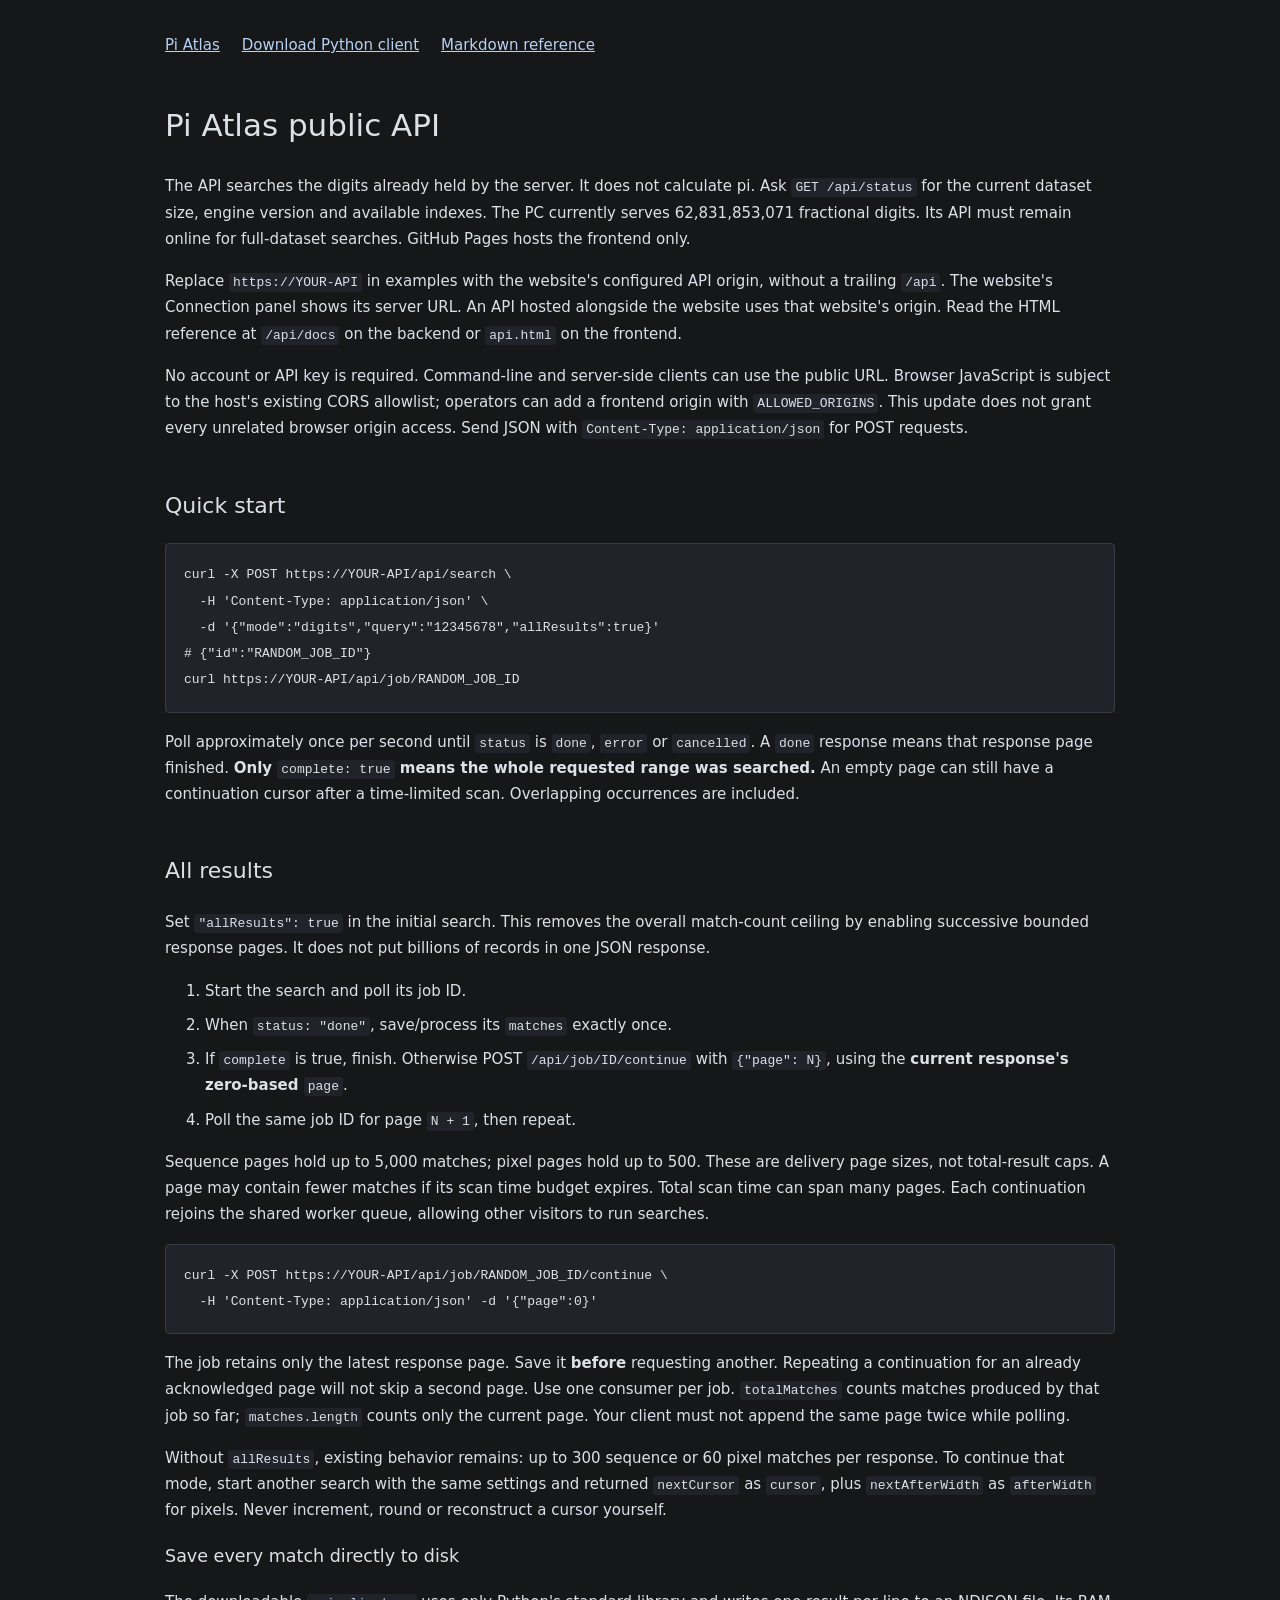
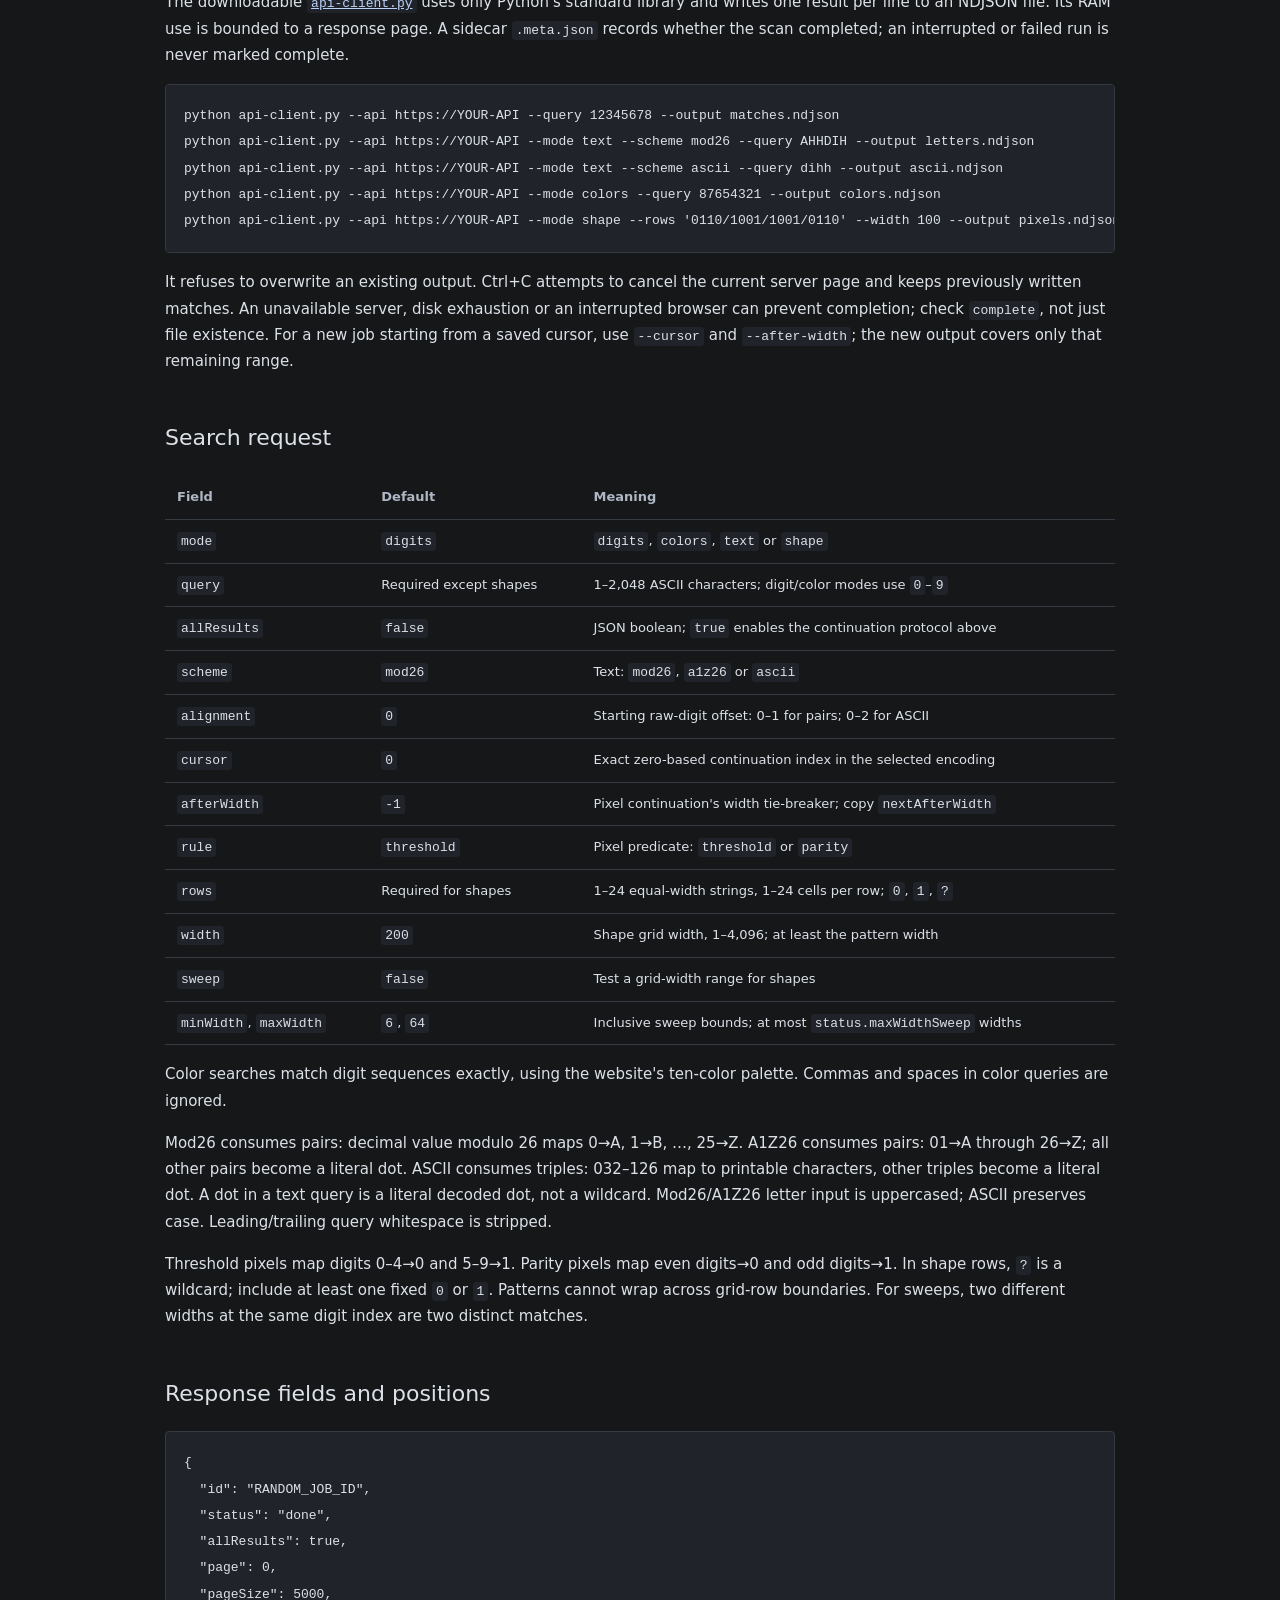
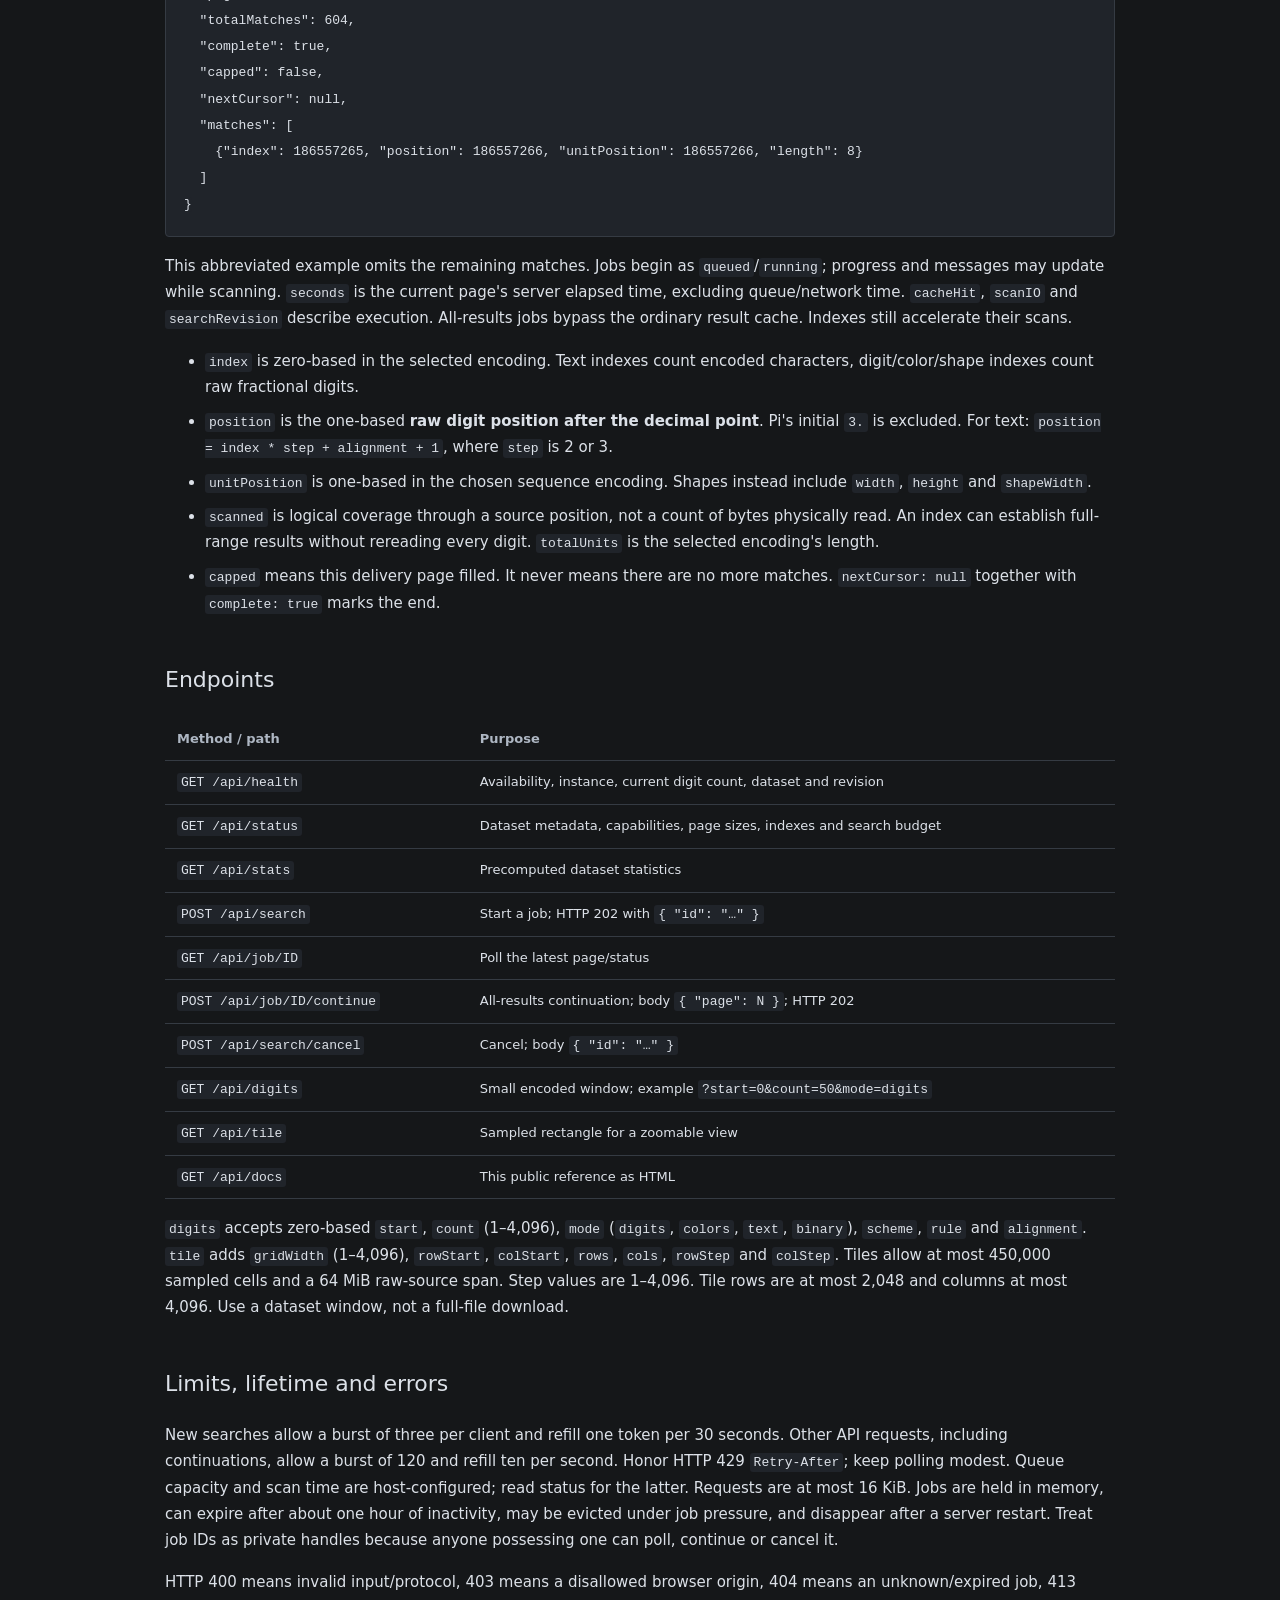
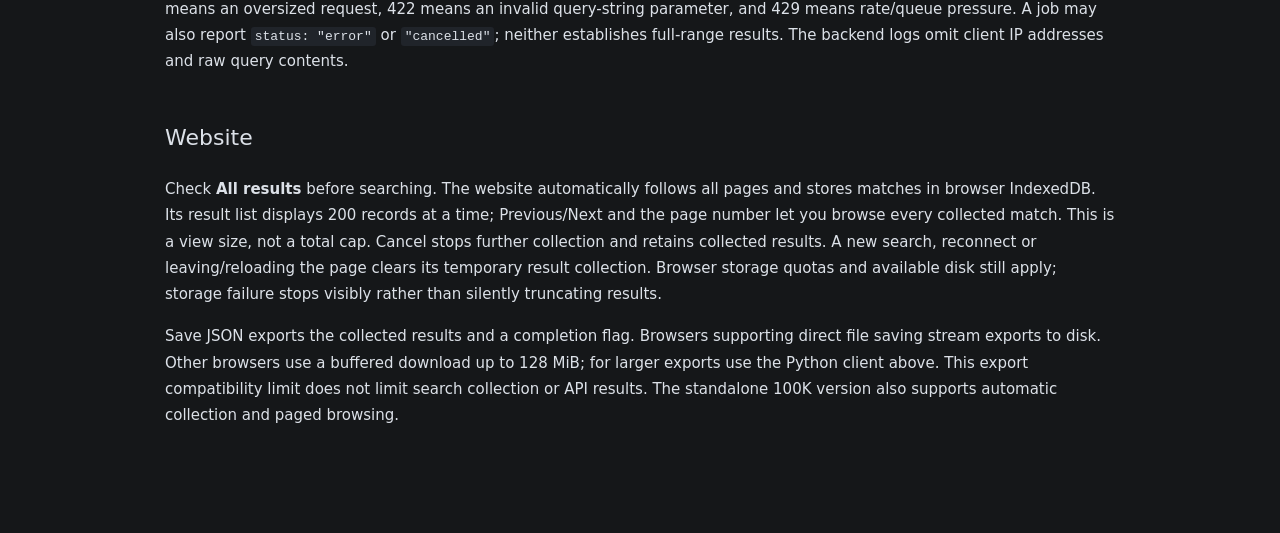
==== api.html @ d1e02292 "v1.0.2 / v6 API made all results checkbox" ====
<!doctype html><html lang="en"><head><meta charset="utf-8"><meta name="viewport" content="width=device-width,initial-scale=1"><title>Pi Atlas API reference</title><style>
:root{color-scheme:dark}body{margin:0;background:#151719;color:#dce1e8;font:15px/1.75 system-ui,sans-serif}main{max-width:950px;margin:auto;padding:32px 24px 90px}nav{display:flex;gap:22px;margin-bottom:40px}a{color:#b8d1f4}h1{font-size:31px;font-weight:500}h2{font-size:22px;margin-top:45px;font-weight:500}h3{font-weight:500}code{font:13px/1.6 ui-monospace,Consolas,monospace;background:#20242a;padding:2px 4px;border-radius:3px}pre{background:#20242a;padding:18px;overflow:auto;border:1px solid #353b43;border-radius:4px}pre code{padding:0}.table{overflow:auto}table{border-collapse:collapse;width:100%;font-size:13px}th,td{text-align:left;vertical-align:top;border-bottom:1px solid #353b43;padding:10px 12px}th{color:#aeb7c3}li{margin:8px 0}p{margin:16px 0}
</style></head><body><main><nav><a href="./">Pi Atlas</a><a href="api-client.py" download>Download Python client</a><a href="api-reference.md" download>Markdown reference</a></nav><h1>Pi Atlas public API</h1><p>The API searches the digits already held by the server. It does not calculate pi. Ask <code>GET /api/status</code> for the current dataset size, engine version and available indexes. The PC currently serves 62,831,853,071 fractional digits. Its API must remain online for full-dataset searches. GitHub Pages hosts the frontend only.</p><p>Replace <code>https://YOUR-API</code> in examples with the website&#x27;s configured API origin, without a trailing <code>/api</code>. The website&#x27;s Connection panel shows its server URL. An API hosted alongside the website uses that website&#x27;s origin. Read the HTML reference at <code>/api/docs</code> on the backend or <code>api.html</code> on the frontend.</p><p>No account or API key is required. Command-line and server-side clients can use the public URL. Browser JavaScript is subject to the host&#x27;s existing CORS allowlist; operators can add a frontend origin with <code>ALLOWED_ORIGINS</code>. This update does not grant every unrelated browser origin access. Send JSON with <code>Content-Type: application/json</code> for POST requests.</p><h2>Quick start</h2><pre><code>curl -X POST https://YOUR-API/api/search \
  -H &#x27;Content-Type: application/json&#x27; \
  -d &#x27;{&quot;mode&quot;:&quot;digits&quot;,&quot;query&quot;:&quot;12345678&quot;,&quot;allResults&quot;:true}&#x27;
# {&quot;id&quot;:&quot;RANDOM_JOB_ID&quot;}
curl https://YOUR-API/api/job/RANDOM_JOB_ID</code></pre><p>Poll approximately once per second until <code>status</code> is <code>done</code>, <code>error</code> or <code>cancelled</code>. A <code>done</code> response means that response page finished. <strong>Only <code>complete: true</code> means the whole requested range was searched.</strong> An empty page can still have a continuation cursor after a time-limited scan. Overlapping occurrences are included.</p><h2>All results</h2><p>Set <strong><code>&quot;allResults&quot;: true</code></strong> in the initial search. This removes the overall match-count ceiling by enabling successive bounded response pages. It does not put billions of records in one JSON response.</p><ol><li>Start the search and poll its job ID.</li><li>When <code>status: &quot;done&quot;</code>, save/process its <code>matches</code> exactly once.</li><li>If <code>complete</code> is true, finish. Otherwise POST <code>/api/job/ID/continue</code> with <code>{&quot;page&quot;: N}</code>, using the <strong>current response&#x27;s zero-based <code>page</code></strong>.</li><li>Poll the same job ID for page <code>N + 1</code>, then repeat.</li></ol><p>Sequence pages hold up to 5,000 matches; pixel pages hold up to 500. These are delivery page sizes, not total-result caps. A page may contain fewer matches if its scan time budget expires. Total scan time can span many pages. Each continuation rejoins the shared worker queue, allowing other visitors to run searches.</p><pre><code>curl -X POST https://YOUR-API/api/job/RANDOM_JOB_ID/continue \
  -H &#x27;Content-Type: application/json&#x27; -d &#x27;{&quot;page&quot;:0}&#x27;</code></pre><p>The job retains only the latest response page. Save it <strong>before</strong> requesting another. Repeating a continuation for an already acknowledged page will not skip a second page. Use one consumer per job. <code>totalMatches</code> counts matches produced by that job so far; <code>matches.length</code> counts only the current page. Your client must not append the same page twice while polling.</p><p>Without <code>allResults</code>, existing behavior remains: up to 300 sequence or 60 pixel matches per response. To continue that mode, start another search with the same settings and returned <code>nextCursor</code> as <code>cursor</code>, plus <code>nextAfterWidth</code> as <code>afterWidth</code> for pixels. Never increment, round or reconstruct a cursor yourself.</p><h3>Save every match directly to disk</h3><p>The downloadable <a href="api-client.py"><code>api-client.py</code></a> uses only Python&#x27;s standard library and writes one result per line to an NDJSON file. Its RAM use is bounded to a response page. A sidecar <code>.meta.json</code> records whether the scan completed; an interrupted or failed run is never marked complete.</p><pre><code>python api-client.py --api https://YOUR-API --query 12345678 --output matches.ndjson
python api-client.py --api https://YOUR-API --mode text --scheme mod26 --query AHHDIH --output letters.ndjson
python api-client.py --api https://YOUR-API --mode text --scheme ascii --query dihh --output ascii.ndjson
python api-client.py --api https://YOUR-API --mode colors --query 87654321 --output colors.ndjson
python api-client.py --api https://YOUR-API --mode shape --rows &#x27;0110/1001/1001/0110&#x27; --width 100 --output pixels.ndjson</code></pre><p>It refuses to overwrite an existing output. Ctrl+C attempts to cancel the current server page and keeps previously written matches. An unavailable server, disk exhaustion or an interrupted browser can prevent completion; check <code>complete</code>, not just file existence. For a new job starting from a saved cursor, use <code>--cursor</code> and <code>--after-width</code>; the new output covers only that remaining range.</p><h2>Search request</h2><div class="table"><table><thead><tr><th>Field</th><th>Default</th><th>Meaning</th></tr></thead><tbody><tr><td><code>mode</code></td><td><code>digits</code></td><td><code>digits</code>, <code>colors</code>, <code>text</code> or <code>shape</code></td></tr><tr><td><code>query</code></td><td>Required except shapes</td><td>1–2,048 ASCII characters; digit/color modes use <code>0</code>–<code>9</code></td></tr><tr><td><code>allResults</code></td><td><code>false</code></td><td>JSON boolean; <code>true</code> enables the continuation protocol above</td></tr><tr><td><code>scheme</code></td><td><code>mod26</code></td><td>Text: <code>mod26</code>, <code>a1z26</code> or <code>ascii</code></td></tr><tr><td><code>alignment</code></td><td><code>0</code></td><td>Starting raw-digit offset: 0–1 for pairs; 0–2 for ASCII</td></tr><tr><td><code>cursor</code></td><td><code>0</code></td><td>Exact zero-based continuation index in the selected encoding</td></tr><tr><td><code>afterWidth</code></td><td><code>-1</code></td><td>Pixel continuation&#x27;s width tie-breaker; copy <code>nextAfterWidth</code></td></tr><tr><td><code>rule</code></td><td><code>threshold</code></td><td>Pixel predicate: <code>threshold</code> or <code>parity</code></td></tr><tr><td><code>rows</code></td><td>Required for shapes</td><td>1–24 equal-width strings, 1–24 cells per row; <code>0</code>, <code>1</code>, <code>?</code></td></tr><tr><td><code>width</code></td><td><code>200</code></td><td>Shape grid width, 1–4,096; at least the pattern width</td></tr><tr><td><code>sweep</code></td><td><code>false</code></td><td>Test a grid-width range for shapes</td></tr><tr><td><code>minWidth</code>, <code>maxWidth</code></td><td><code>6</code>, <code>64</code></td><td>Inclusive sweep bounds; at most <code>status.maxWidthSweep</code> widths</td></tr></tbody></table></div><p>Color searches match digit sequences exactly, using the website&#x27;s ten-color palette. Commas and spaces in color queries are ignored.</p><p>Mod26 consumes pairs: decimal value modulo 26 maps 0→A, 1→B, …, 25→Z. A1Z26 consumes pairs: 01→A through 26→Z; all other pairs become a literal dot. ASCII consumes triples: 032–126 map to printable characters, other triples become a literal dot. A dot in a text query is a literal decoded dot, not a wildcard. Mod26/A1Z26 letter input is uppercased; ASCII preserves case. Leading/trailing query whitespace is stripped.</p><p>Threshold pixels map digits 0–4→0 and 5–9→1. Parity pixels map even digits→0 and odd digits→1. In shape rows, <code>?</code> is a wildcard; include at least one fixed <code>0</code> or <code>1</code>. Patterns cannot wrap across grid-row boundaries. For sweeps, two different widths at the same digit index are two distinct matches.</p><h2>Response fields and positions</h2><pre><code>{
  &quot;id&quot;: &quot;RANDOM_JOB_ID&quot;,
  &quot;status&quot;: &quot;done&quot;,
  &quot;allResults&quot;: true,
  &quot;page&quot;: 0,
  &quot;pageSize&quot;: 5000,
  &quot;totalMatches&quot;: 604,
  &quot;complete&quot;: true,
  &quot;capped&quot;: false,
  &quot;nextCursor&quot;: null,
  &quot;matches&quot;: [
    {&quot;index&quot;: 186557265, &quot;position&quot;: 186557266, &quot;unitPosition&quot;: 186557266, &quot;length&quot;: 8}
  ]
}</code></pre><p>This abbreviated example omits the remaining matches. Jobs begin as <code>queued</code>/<code>running</code>; progress and messages may update while scanning. <code>seconds</code> is the current page&#x27;s server elapsed time, excluding queue/network time. <code>cacheHit</code>, <code>scanIO</code> and <code>searchRevision</code> describe execution. All-results jobs bypass the ordinary result cache. Indexes still accelerate their scans.</p><ul><li><code>index</code> is zero-based in the selected encoding. Text indexes count encoded characters, digit/color/shape indexes count raw fractional digits.</li><li><code>position</code> is the one-based <strong>raw digit position after the decimal point</strong>. Pi&#x27;s initial <code>3.</code> is excluded. For text: <code>position = index * step + alignment + 1</code>, where <code>step</code> is 2 or 3.</li><li><code>unitPosition</code> is one-based in the chosen sequence encoding. Shapes instead include <code>width</code>, <code>height</code> and <code>shapeWidth</code>.</li><li><code>scanned</code> is logical coverage through a source position, not a count of bytes physically read. An index can establish full-range results without rereading every digit. <code>totalUnits</code> is the selected encoding&#x27;s length.</li><li><code>capped</code> means this delivery page filled. It never means there are no more matches. <code>nextCursor: null</code> together with <code>complete: true</code> marks the end.</li></ul><h2>Endpoints</h2><div class="table"><table><thead><tr><th>Method / path</th><th>Purpose</th></tr></thead><tbody><tr><td><code>GET /api/health</code></td><td>Availability, instance, current digit count, dataset and revision</td></tr><tr><td><code>GET /api/status</code></td><td>Dataset metadata, capabilities, page sizes, indexes and search budget</td></tr><tr><td><code>GET /api/stats</code></td><td>Precomputed dataset statistics</td></tr><tr><td><code>POST /api/search</code></td><td>Start a job; HTTP 202 with <code>{ &quot;id&quot;: &quot;…&quot; }</code></td></tr><tr><td><code>GET /api/job/ID</code></td><td>Poll the latest page/status</td></tr><tr><td><code>POST /api/job/ID/continue</code></td><td>All-results continuation; body <code>{ &quot;page&quot;: N }</code>; HTTP 202</td></tr><tr><td><code>POST /api/search/cancel</code></td><td>Cancel; body <code>{ &quot;id&quot;: &quot;…&quot; }</code></td></tr><tr><td><code>GET /api/digits</code></td><td>Small encoded window; example <code>?start=0&amp;count=50&amp;mode=digits</code></td></tr><tr><td><code>GET /api/tile</code></td><td>Sampled rectangle for a zoomable view</td></tr><tr><td><code>GET /api/docs</code></td><td>This public reference as HTML</td></tr></tbody></table></div><p><code>digits</code> accepts zero-based <code>start</code>, <code>count</code> (1–4,096), <code>mode</code> (<code>digits</code>, <code>colors</code>, <code>text</code>, <code>binary</code>), <code>scheme</code>, <code>rule</code> and <code>alignment</code>. <code>tile</code> adds <code>gridWidth</code> (1–4,096), <code>rowStart</code>, <code>colStart</code>, <code>rows</code>, <code>cols</code>, <code>rowStep</code> and <code>colStep</code>. Tiles allow at most 450,000 sampled cells and a 64 MiB raw-source span. Step values are 1–4,096. Tile rows are at most 2,048 and columns at most 4,096. Use a dataset window, not a full-file download.</p><h2>Limits, lifetime and errors</h2><p>New searches allow a burst of three per client and refill one token per 30 seconds. Other API requests, including continuations, allow a burst of 120 and refill ten per second. Honor HTTP 429 <code>Retry-After</code>; keep polling modest. Queue capacity and scan time are host-configured; read status for the latter. Requests are at most 16 KiB. Jobs are held in memory, can expire after about one hour of inactivity, may be evicted under job pressure, and disappear after a server restart. Treat job IDs as private handles because anyone possessing one can poll, continue or cancel it.</p><p>HTTP 400 means invalid input/protocol, 403 means a disallowed browser origin, 404 means an unknown/expired job, 413 means an oversized request, 422 means an invalid query-string parameter, and 429 means rate/queue pressure. A job may also report <code>status: &quot;error&quot;</code> or <code>&quot;cancelled&quot;</code>; neither establishes full-range results. The backend logs omit client IP addresses and raw query contents.</p><h2>Website</h2><p>Check <strong>All results</strong> before searching. The website automatically follows all pages and stores matches in browser IndexedDB. Its result list displays 200 records at a time; Previous/Next and the page number let you browse every collected match. This is a view size, not a total cap. Cancel stops further collection and retains collected results. A new search, reconnect or leaving/reloading the page clears its temporary result collection. Browser storage quotas and available disk still apply; storage failure stops visibly rather than silently truncating results.</p><p>Save JSON exports the collected results and a completion flag. Browsers supporting direct file saving stream exports to disk. Other browsers use a buffered download up to 128 MiB; for larger exports use the Python client above. This export compatibility limit does not limit search collection or API results. The standalone 100K version also supports automatic collection and paged browsing.</p></main></body></html>
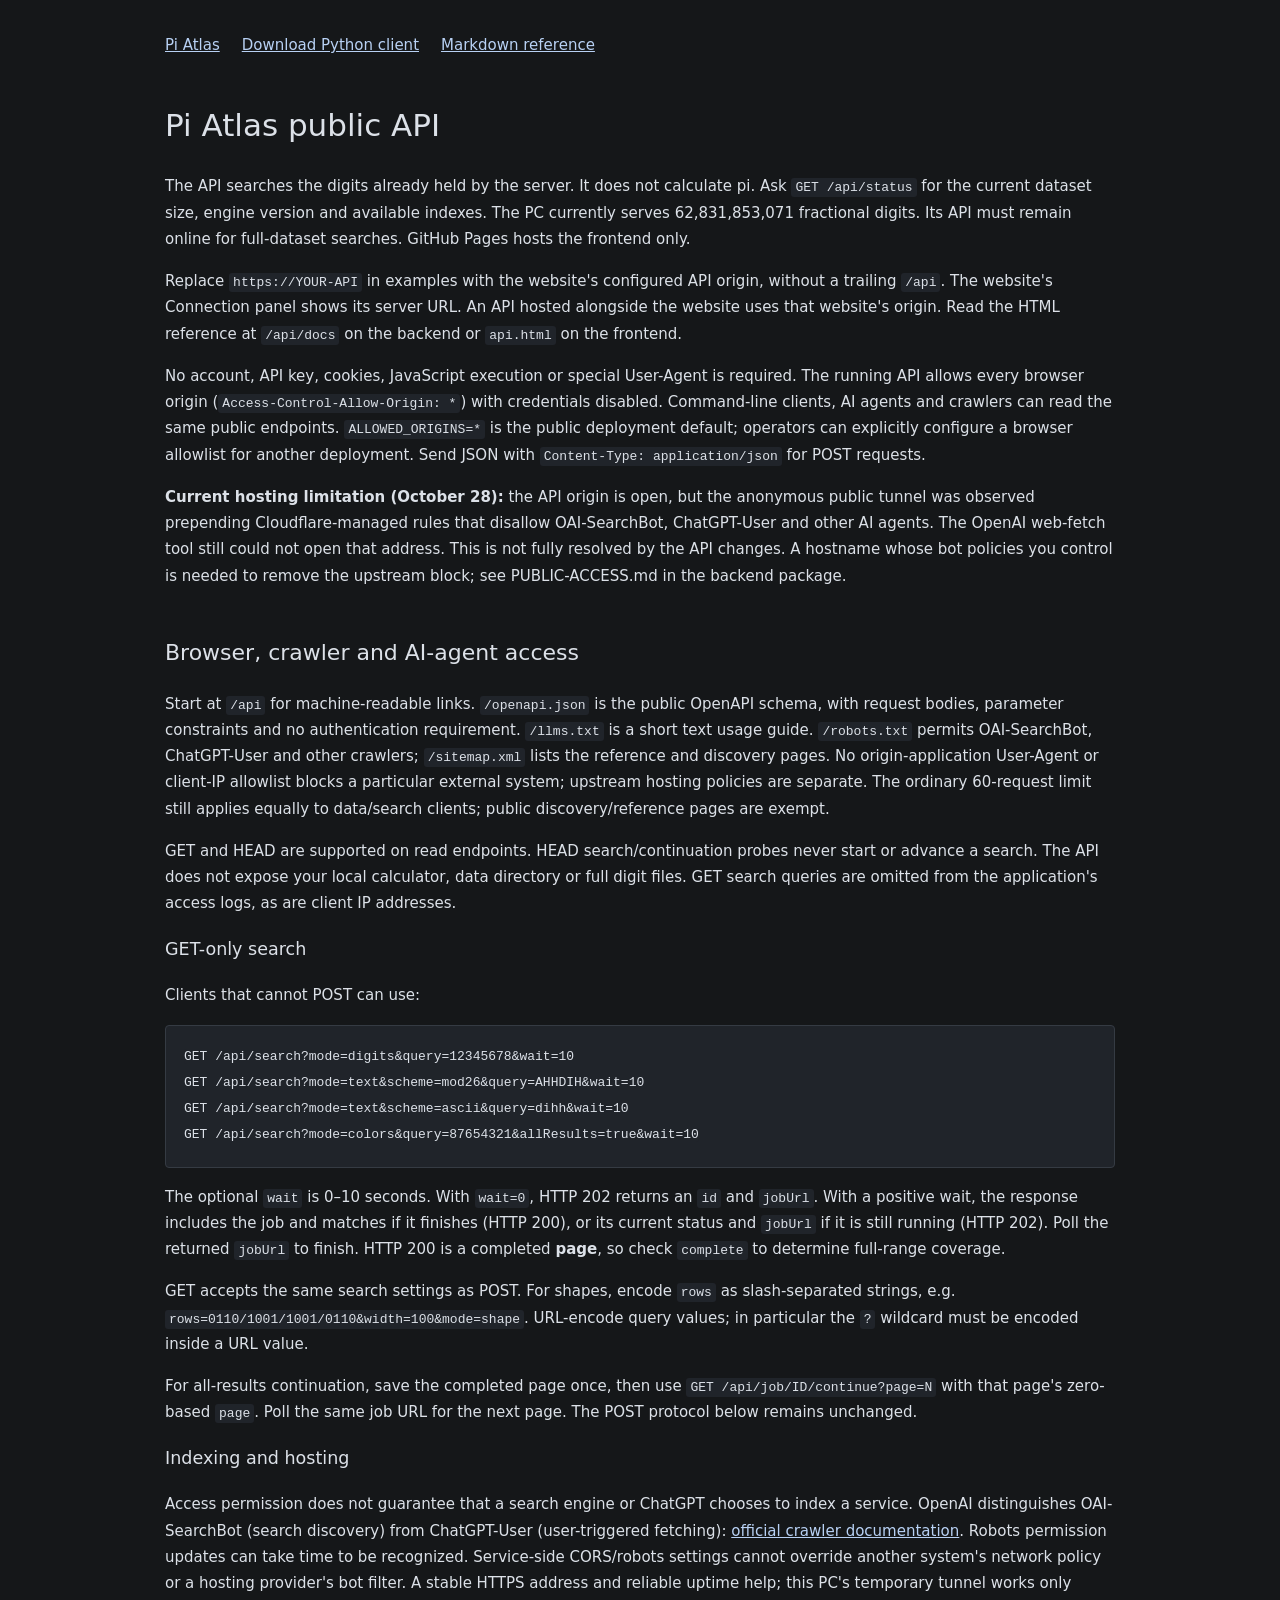
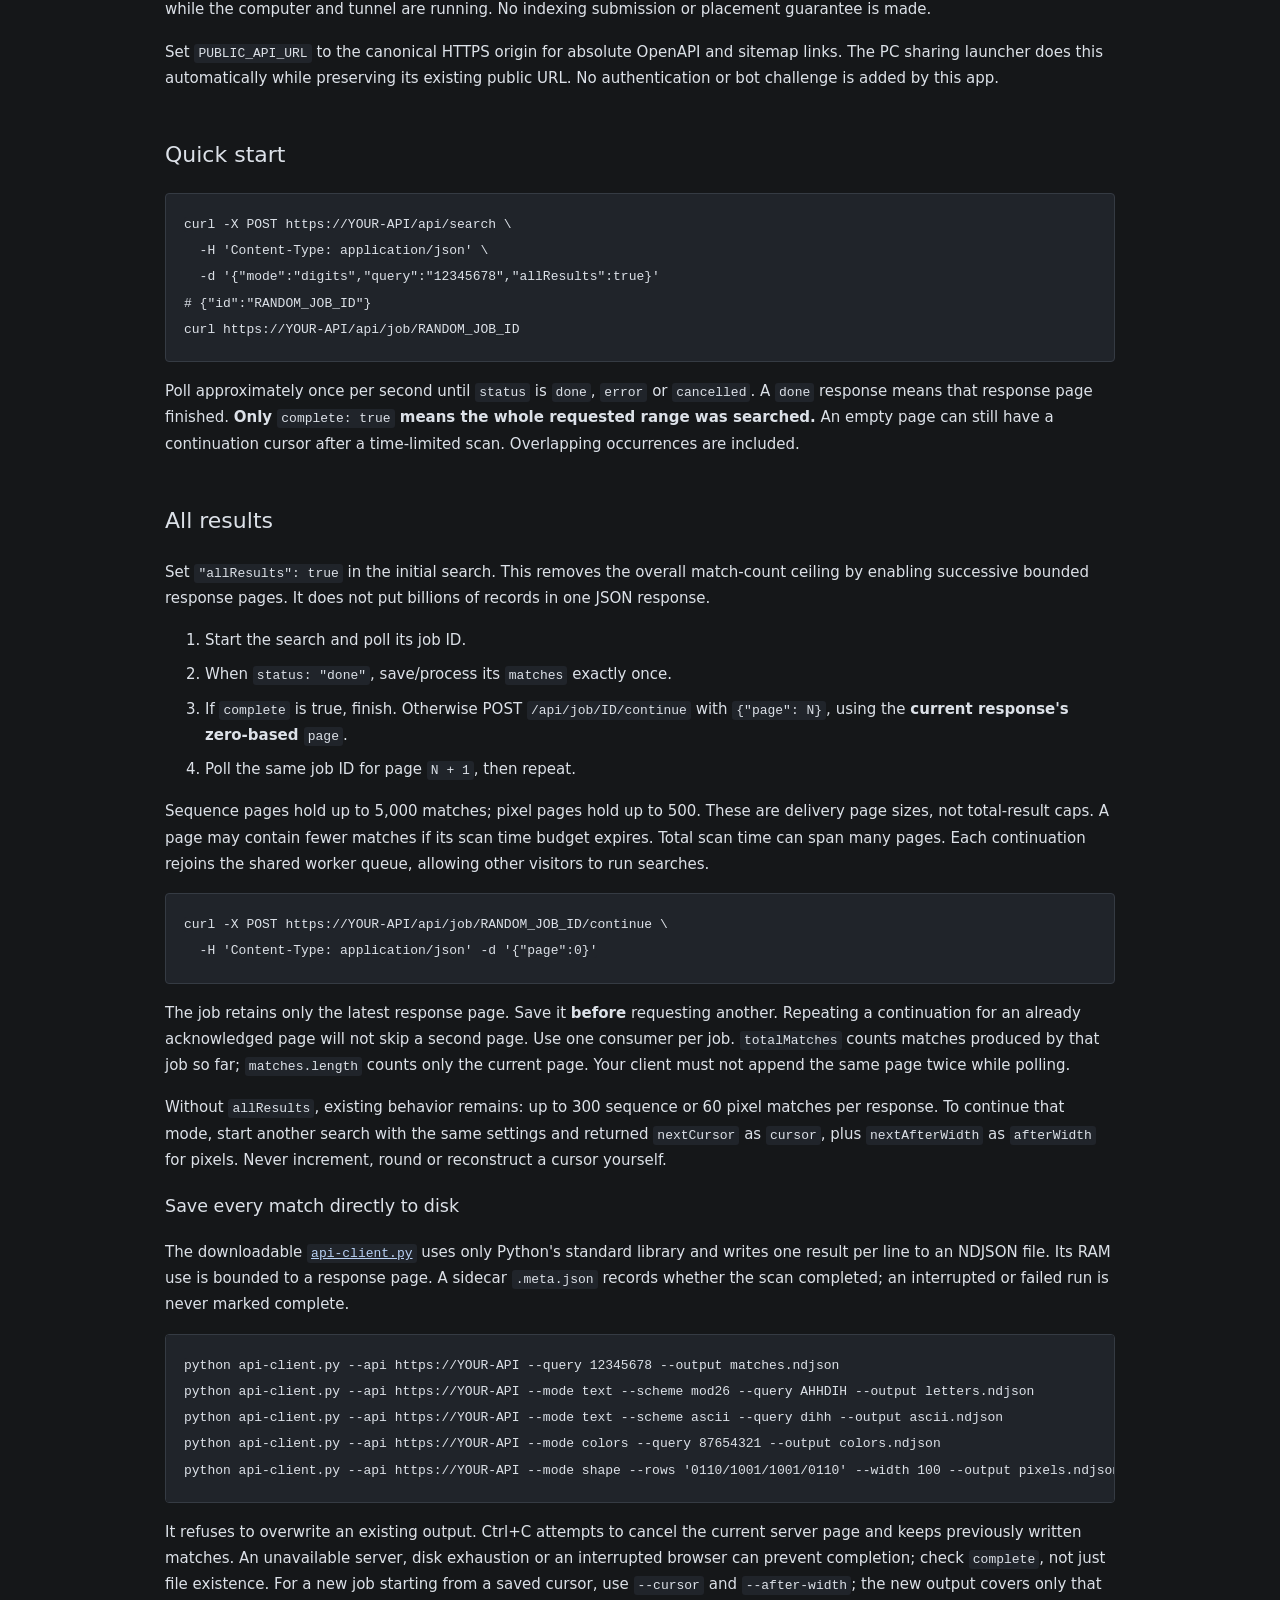
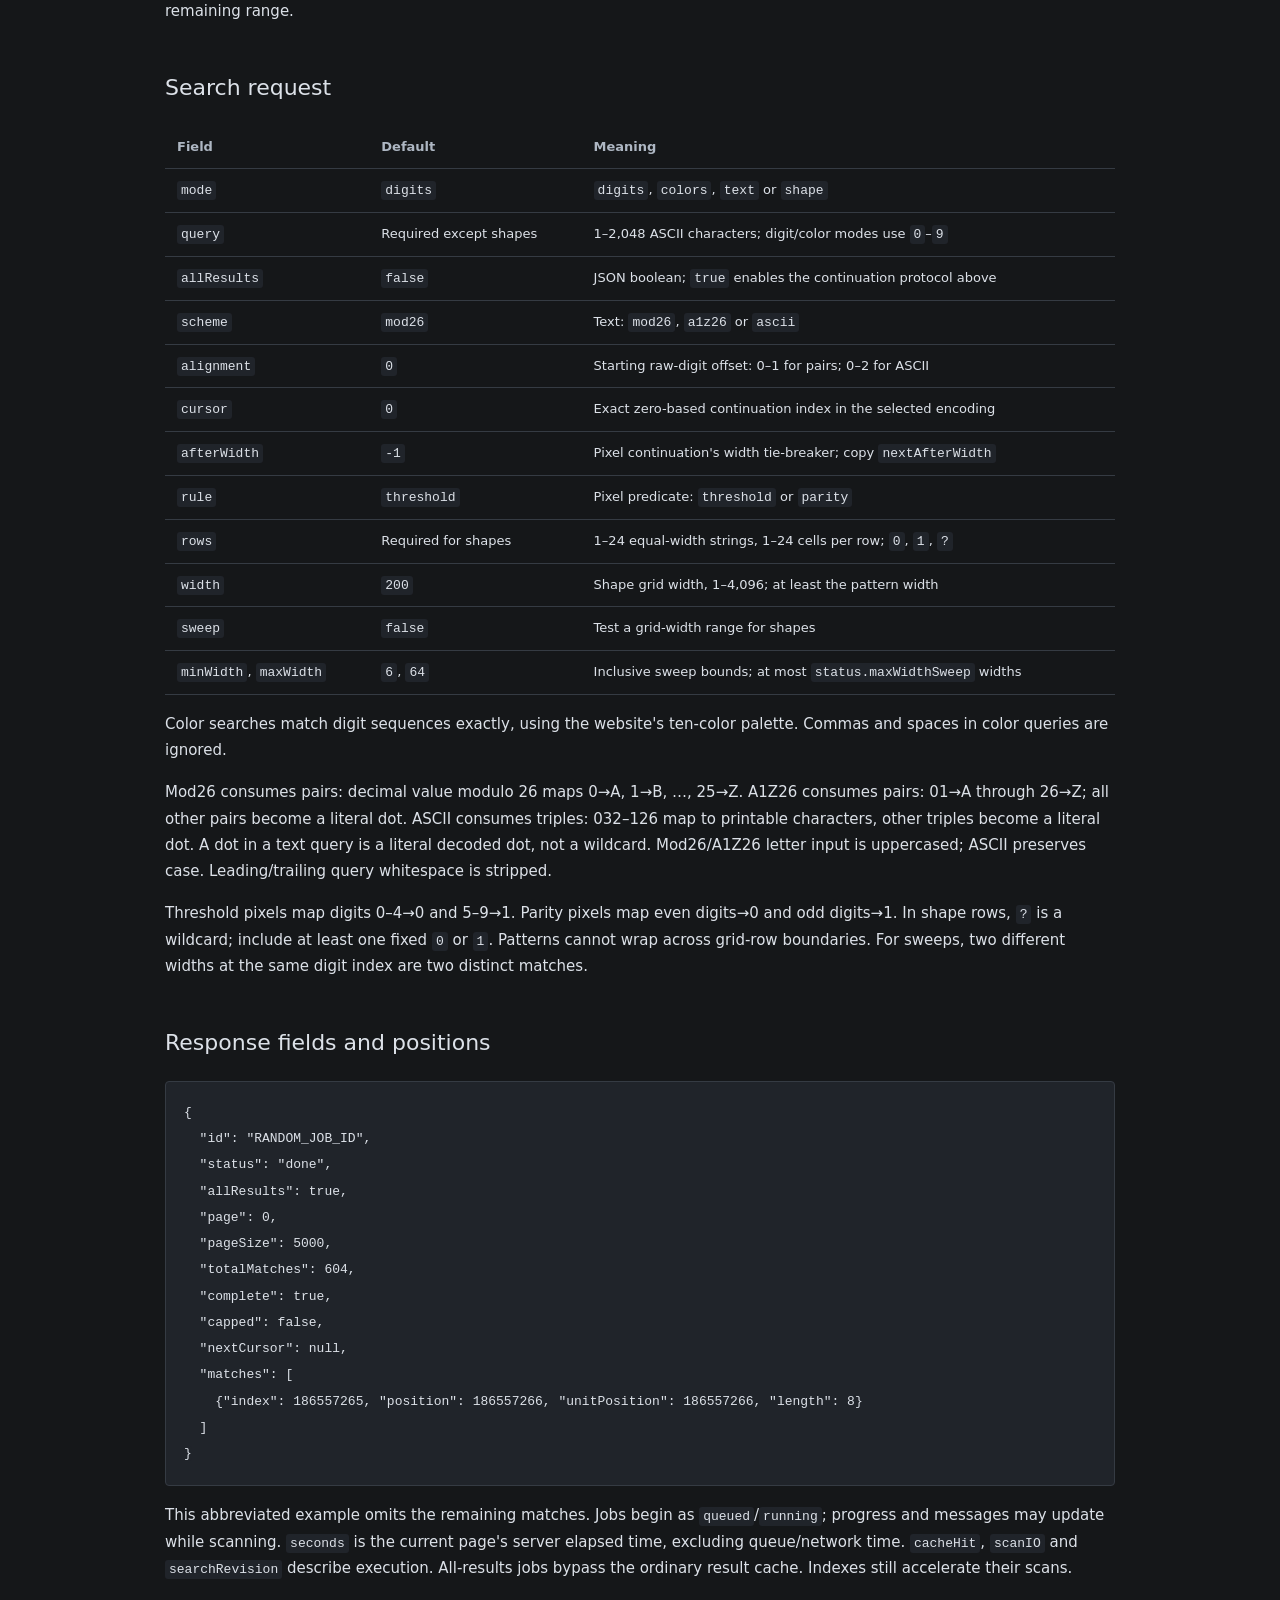
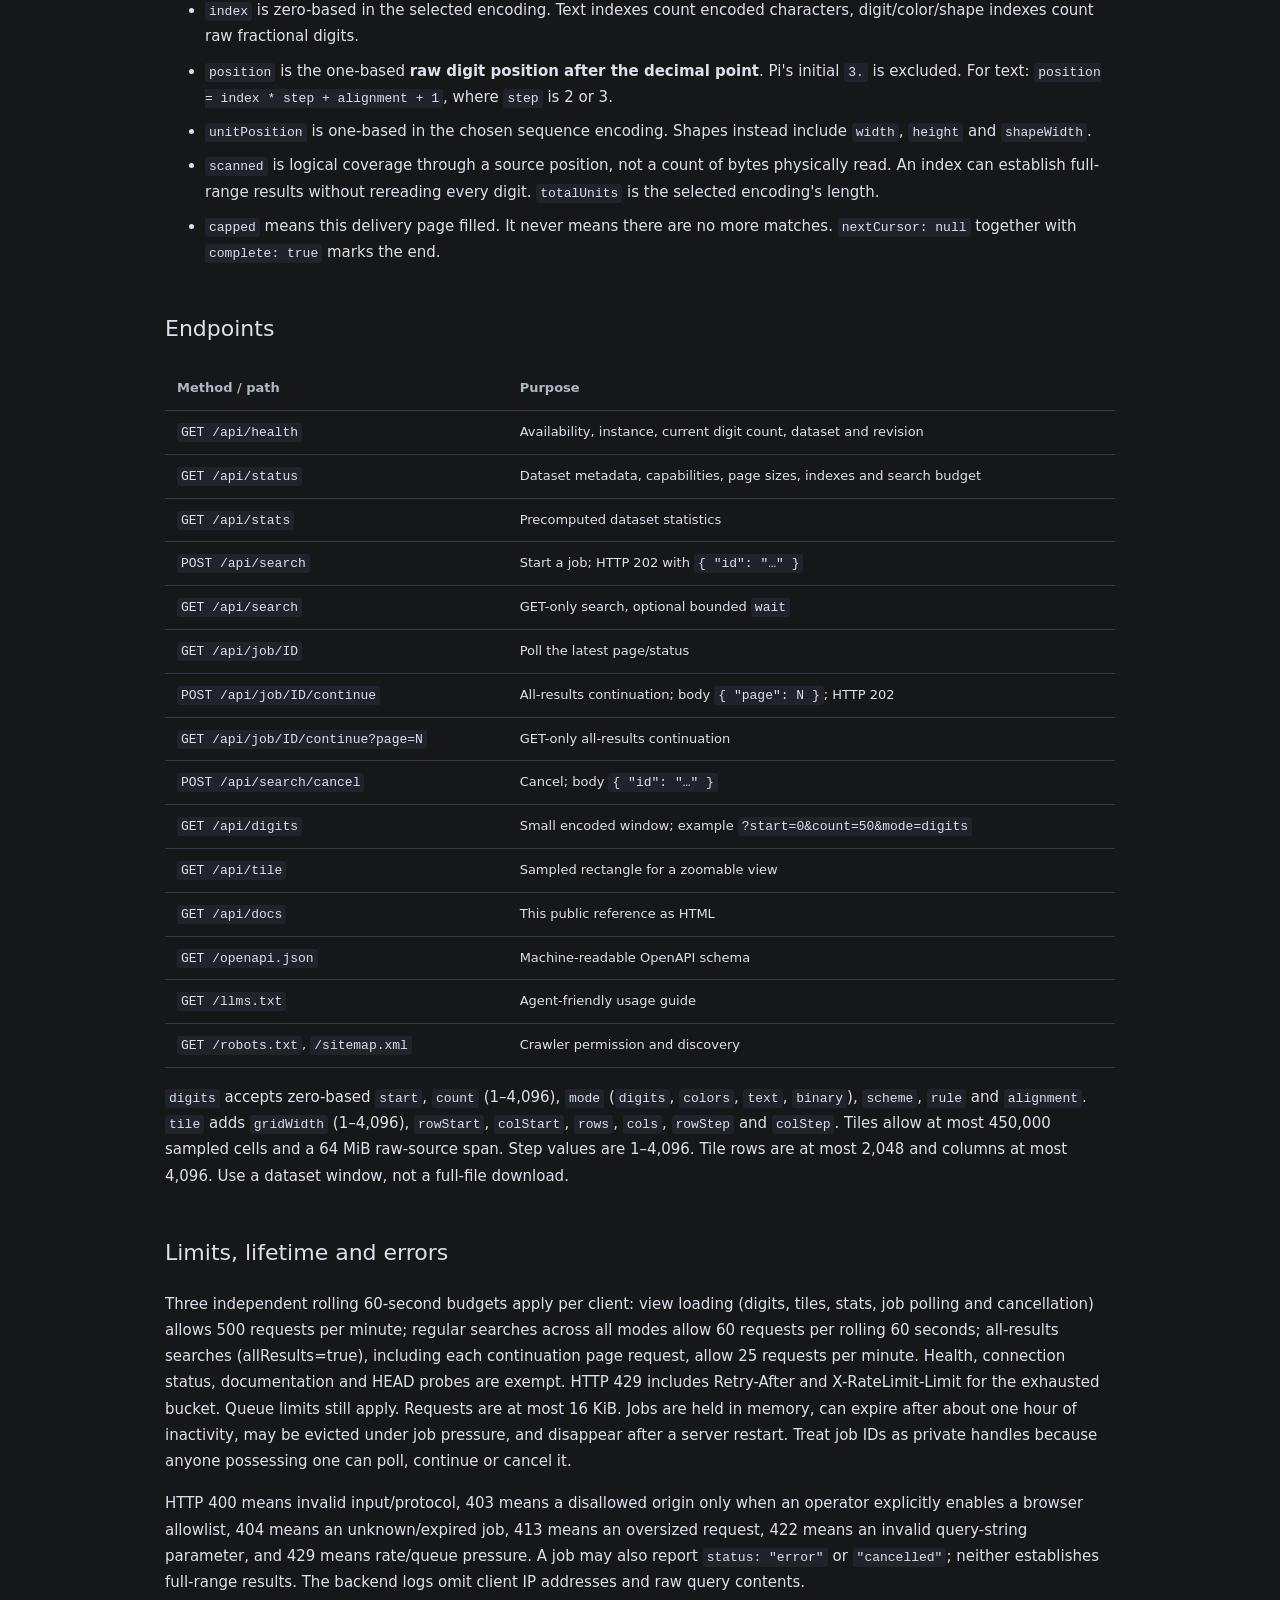
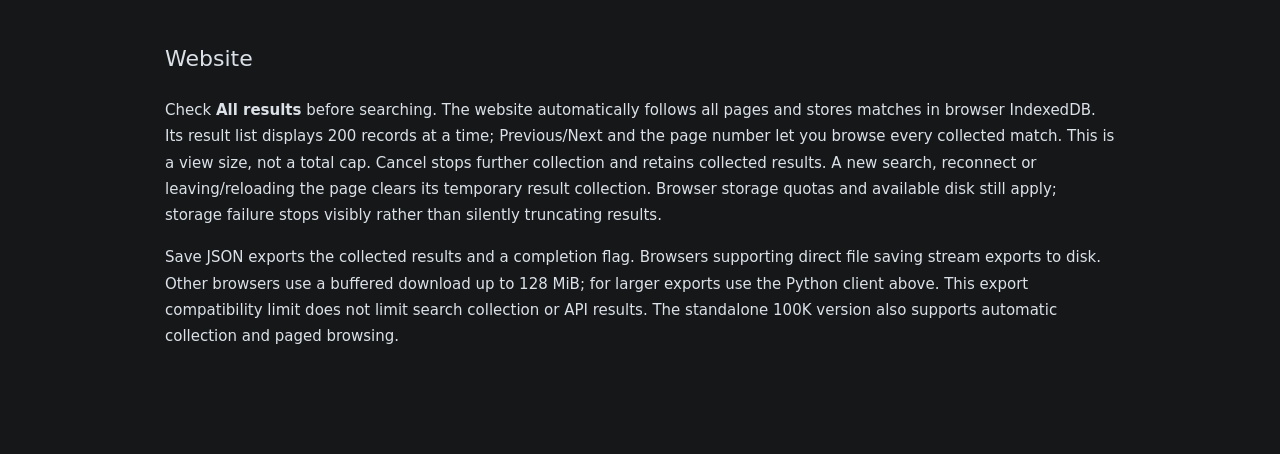
==== commit 25cefd55: "Document independent API limits: 500 view, 60 search, 25 all-results per minute" ====
--- a/api.html
+++ b/api.html
@@ -1,6 +1,9 @@
 <!doctype html><html lang="en"><head><meta charset="utf-8"><meta name="viewport" content="width=device-width,initial-scale=1"><title>Pi Atlas API reference</title><style>
 :root{color-scheme:dark}body{margin:0;background:#151719;color:#dce1e8;font:15px/1.75 system-ui,sans-serif}main{max-width:950px;margin:auto;padding:32px 24px 90px}nav{display:flex;gap:22px;margin-bottom:40px}a{color:#b8d1f4}h1{font-size:31px;font-weight:500}h2{font-size:22px;margin-top:45px;font-weight:500}h3{font-weight:500}code{font:13px/1.6 ui-monospace,Consolas,monospace;background:#20242a;padding:2px 4px;border-radius:3px}pre{background:#20242a;padding:18px;overflow:auto;border:1px solid #353b43;border-radius:4px}pre code{padding:0}.table{overflow:auto}table{border-collapse:collapse;width:100%;font-size:13px}th,td{text-align:left;vertical-align:top;border-bottom:1px solid #353b43;padding:10px 12px}th{color:#aeb7c3}li{margin:8px 0}p{margin:16px 0}
-</style></head><body><main><nav><a href="./">Pi Atlas</a><a href="api-client.py" download>Download Python client</a><a href="api-reference.md" download>Markdown reference</a></nav><h1>Pi Atlas public API</h1><p>The API searches the digits already held by the server. It does not calculate pi. Ask <code>GET /api/status</code> for the current dataset size, engine version and available indexes. The PC currently serves 62,831,853,071 fractional digits. Its API must remain online for full-dataset searches. GitHub Pages hosts the frontend only.</p><p>Replace <code>https://YOUR-API</code> in examples with the website&#x27;s configured API origin, without a trailing <code>/api</code>. The website&#x27;s Connection panel shows its server URL. An API hosted alongside the website uses that website&#x27;s origin. Read the HTML reference at <code>/api/docs</code> on the backend or <code>api.html</code> on the frontend.</p><p>No account or API key is required. Command-line and server-side clients can use the public URL. Browser JavaScript is subject to the host&#x27;s existing CORS allowlist; operators can add a frontend origin with <code>ALLOWED_ORIGINS</code>. This update does not grant every unrelated browser origin access. Send JSON with <code>Content-Type: application/json</code> for POST requests.</p><h2>Quick start</h2><pre><code>curl -X POST https://YOUR-API/api/search \
+</style></head><body><main><nav><a href="./">Pi Atlas</a><a href="api-client.py" download>Download Python client</a><a href="api-reference.md" download>Markdown reference</a></nav><h1>Pi Atlas public API</h1><p>The API searches the digits already held by the server. It does not calculate pi. Ask <code>GET /api/status</code> for the current dataset size, engine version and available indexes. The PC currently serves 62,831,853,071 fractional digits. Its API must remain online for full-dataset searches. GitHub Pages hosts the frontend only.</p><p>Replace <code>https://YOUR-API</code> in examples with the website&#x27;s configured API origin, without a trailing <code>/api</code>. The website&#x27;s Connection panel shows its server URL. An API hosted alongside the website uses that website&#x27;s origin. Read the HTML reference at <code>/api/docs</code> on the backend or <code>api.html</code> on the frontend.</p><p>No account, API key, cookies, JavaScript execution or special User-Agent is required. The running API allows every browser origin (<code>Access-Control-Allow-Origin: *</code>) with credentials disabled. Command-line clients, AI agents and crawlers can read the same public endpoints. <code>ALLOWED_ORIGINS=*</code> is the public deployment default; operators can explicitly configure a browser allowlist for another deployment. Send JSON with <code>Content-Type: application/json</code> for POST requests.</p><p><strong>Current hosting limitation (October 28):</strong> the API origin is open, but the anonymous public tunnel was observed prepending Cloudflare-managed rules that disallow OAI-SearchBot, ChatGPT-User and other AI agents. The OpenAI web-fetch tool still could not open that address. This is not fully resolved by the API changes. A hostname whose bot policies you control is needed to remove the upstream block; see PUBLIC-ACCESS.md in the backend package.</p><h2>Browser, crawler and AI-agent access</h2><p>Start at <code>/api</code> for machine-readable links. <code>/openapi.json</code> is the public OpenAPI schema, with request bodies, parameter constraints and no authentication requirement. <code>/llms.txt</code> is a short text usage guide. <code>/robots.txt</code> permits OAI-SearchBot, ChatGPT-User and other crawlers; <code>/sitemap.xml</code> lists the reference and discovery pages. No origin-application User-Agent or client-IP allowlist blocks a particular external system; upstream hosting policies are separate. The ordinary 60-request limit still applies equally to data/search clients; public discovery/reference pages are exempt.</p><p>GET and HEAD are supported on read endpoints. HEAD search/continuation probes never start or advance a search. The API does not expose your local calculator, data directory or full digit files. GET search queries are omitted from the application&#x27;s access logs, as are client IP addresses.</p><h3>GET-only search</h3><p>Clients that cannot POST can use:</p><pre><code>GET /api/search?mode=digits&amp;query=12345678&amp;wait=10
+GET /api/search?mode=text&amp;scheme=mod26&amp;query=AHHDIH&amp;wait=10
+GET /api/search?mode=text&amp;scheme=ascii&amp;query=dihh&amp;wait=10
+GET /api/search?mode=colors&amp;query=87654321&amp;allResults=true&amp;wait=10</code></pre><p>The optional <code>wait</code> is 0–10 seconds. With <code>wait=0</code>, HTTP 202 returns an <code>id</code> and <code>jobUrl</code>. With a positive wait, the response includes the job and matches if it finishes (HTTP 200), or its current status and <code>jobUrl</code> if it is still running (HTTP 202). Poll the returned <code>jobUrl</code> to finish. HTTP 200 is a completed <strong>page</strong>, so check <code>complete</code> to determine full-range coverage.</p><p>GET accepts the same search settings as POST. For shapes, encode <code>rows</code> as slash-separated strings, e.g. <code>rows=0110/1001/1001/0110&amp;width=100&amp;mode=shape</code>. URL-encode query values; in particular the <code>?</code> wildcard must be encoded inside a URL value.</p><p>For all-results continuation, save the completed page once, then use <code>GET /api/job/ID/continue?page=N</code> with that page&#x27;s zero-based <code>page</code>. Poll the same job URL for the next page. The POST protocol below remains unchanged.</p><h3>Indexing and hosting</h3><p>Access permission does not guarantee that a search engine or ChatGPT chooses to index a service. OpenAI distinguishes OAI-SearchBot (search discovery) from ChatGPT-User (user-triggered fetching): <a href="https://developers.openai.com/api/docs/bots">official crawler documentation</a>. Robots permission updates can take time to be recognized. Service-side CORS/robots settings cannot override another system&#x27;s network policy or a hosting provider&#x27;s bot filter. A stable HTTPS address and reliable uptime help; this PC&#x27;s temporary tunnel works only while the computer and tunnel are running. No indexing submission or placement guarantee is made.</p><p>Set <code>PUBLIC_API_URL</code> to the canonical HTTPS origin for absolute OpenAPI and sitemap links. The PC sharing launcher does this automatically while preserving its existing public URL. No authentication or bot challenge is added by this app.</p><h2>Quick start</h2><pre><code>curl -X POST https://YOUR-API/api/search \
   -H &#x27;Content-Type: application/json&#x27; \
   -d &#x27;{&quot;mode&quot;:&quot;digits&quot;,&quot;query&quot;:&quot;12345678&quot;,&quot;allResults&quot;:true}&#x27;
 # {&quot;id&quot;:&quot;RANDOM_JOB_ID&quot;}
@@ -22,4 +25,4 @@
   &quot;matches&quot;: [
     {&quot;index&quot;: 186557265, &quot;position&quot;: 186557266, &quot;unitPosition&quot;: 186557266, &quot;length&quot;: 8}
   ]
-}</code></pre><p>This abbreviated example omits the remaining matches. Jobs begin as <code>queued</code>/<code>running</code>; progress and messages may update while scanning. <code>seconds</code> is the current page&#x27;s server elapsed time, excluding queue/network time. <code>cacheHit</code>, <code>scanIO</code> and <code>searchRevision</code> describe execution. All-results jobs bypass the ordinary result cache. Indexes still accelerate their scans.</p><ul><li><code>index</code> is zero-based in the selected encoding. Text indexes count encoded characters, digit/color/shape indexes count raw fractional digits.</li><li><code>position</code> is the one-based <strong>raw digit position after the decimal point</strong>. Pi&#x27;s initial <code>3.</code> is excluded. For text: <code>position = index * step + alignment + 1</code>, where <code>step</code> is 2 or 3.</li><li><code>unitPosition</code> is one-based in the chosen sequence encoding. Shapes instead include <code>width</code>, <code>height</code> and <code>shapeWidth</code>.</li><li><code>scanned</code> is logical coverage through a source position, not a count of bytes physically read. An index can establish full-range results without rereading every digit. <code>totalUnits</code> is the selected encoding&#x27;s length.</li><li><code>capped</code> means this delivery page filled. It never means there are no more matches. <code>nextCursor: null</code> together with <code>complete: true</code> marks the end.</li></ul><h2>Endpoints</h2><div class="table"><table><thead><tr><th>Method / path</th><th>Purpose</th></tr></thead><tbody><tr><td><code>GET /api/health</code></td><td>Availability, instance, current digit count, dataset and revision</td></tr><tr><td><code>GET /api/status</code></td><td>Dataset metadata, capabilities, page sizes, indexes and search budget</td></tr><tr><td><code>GET /api/stats</code></td><td>Precomputed dataset statistics</td></tr><tr><td><code>POST /api/search</code></td><td>Start a job; HTTP 202 with <code>{ &quot;id&quot;: &quot;…&quot; }</code></td></tr><tr><td><code>GET /api/job/ID</code></td><td>Poll the latest page/status</td></tr><tr><td><code>POST /api/job/ID/continue</code></td><td>All-results continuation; body <code>{ &quot;page&quot;: N }</code>; HTTP 202</td></tr><tr><td><code>POST /api/search/cancel</code></td><td>Cancel; body <code>{ &quot;id&quot;: &quot;…&quot; }</code></td></tr><tr><td><code>GET /api/digits</code></td><td>Small encoded window; example <code>?start=0&amp;count=50&amp;mode=digits</code></td></tr><tr><td><code>GET /api/tile</code></td><td>Sampled rectangle for a zoomable view</td></tr><tr><td><code>GET /api/docs</code></td><td>This public reference as HTML</td></tr></tbody></table></div><p><code>digits</code> accepts zero-based <code>start</code>, <code>count</code> (1–4,096), <code>mode</code> (<code>digits</code>, <code>colors</code>, <code>text</code>, <code>binary</code>), <code>scheme</code>, <code>rule</code> and <code>alignment</code>. <code>tile</code> adds <code>gridWidth</code> (1–4,096), <code>rowStart</code>, <code>colStart</code>, <code>rows</code>, <code>cols</code>, <code>rowStep</code> and <code>colStep</code>. Tiles allow at most 450,000 sampled cells and a 64 MiB raw-source span. Step values are 1–4,096. Tile rows are at most 2,048 and columns at most 4,096. Use a dataset window, not a full-file download.</p><h2>Limits, lifetime and errors</h2><p>New searches allow a burst of three per client and refill one token per 30 seconds. Other API requests, including continuations, allow a burst of 120 and refill ten per second. Honor HTTP 429 <code>Retry-After</code>; keep polling modest. Queue capacity and scan time are host-configured; read status for the latter. Requests are at most 16 KiB. Jobs are held in memory, can expire after about one hour of inactivity, may be evicted under job pressure, and disappear after a server restart. Treat job IDs as private handles because anyone possessing one can poll, continue or cancel it.</p><p>HTTP 400 means invalid input/protocol, 403 means a disallowed browser origin, 404 means an unknown/expired job, 413 means an oversized request, 422 means an invalid query-string parameter, and 429 means rate/queue pressure. A job may also report <code>status: &quot;error&quot;</code> or <code>&quot;cancelled&quot;</code>; neither establishes full-range results. The backend logs omit client IP addresses and raw query contents.</p><h2>Website</h2><p>Check <strong>All results</strong> before searching. The website automatically follows all pages and stores matches in browser IndexedDB. Its result list displays 200 records at a time; Previous/Next and the page number let you browse every collected match. This is a view size, not a total cap. Cancel stops further collection and retains collected results. A new search, reconnect or leaving/reloading the page clears its temporary result collection. Browser storage quotas and available disk still apply; storage failure stops visibly rather than silently truncating results.</p><p>Save JSON exports the collected results and a completion flag. Browsers supporting direct file saving stream exports to disk. Other browsers use a buffered download up to 128 MiB; for larger exports use the Python client above. This export compatibility limit does not limit search collection or API results. The standalone 100K version also supports automatic collection and paged browsing.</p></main></body></html>+}</code></pre><p>This abbreviated example omits the remaining matches. Jobs begin as <code>queued</code>/<code>running</code>; progress and messages may update while scanning. <code>seconds</code> is the current page&#x27;s server elapsed time, excluding queue/network time. <code>cacheHit</code>, <code>scanIO</code> and <code>searchRevision</code> describe execution. All-results jobs bypass the ordinary result cache. Indexes still accelerate their scans.</p><ul><li><code>index</code> is zero-based in the selected encoding. Text indexes count encoded characters, digit/color/shape indexes count raw fractional digits.</li><li><code>position</code> is the one-based <strong>raw digit position after the decimal point</strong>. Pi&#x27;s initial <code>3.</code> is excluded. For text: <code>position = index * step + alignment + 1</code>, where <code>step</code> is 2 or 3.</li><li><code>unitPosition</code> is one-based in the chosen sequence encoding. Shapes instead include <code>width</code>, <code>height</code> and <code>shapeWidth</code>.</li><li><code>scanned</code> is logical coverage through a source position, not a count of bytes physically read. An index can establish full-range results without rereading every digit. <code>totalUnits</code> is the selected encoding&#x27;s length.</li><li><code>capped</code> means this delivery page filled. It never means there are no more matches. <code>nextCursor: null</code> together with <code>complete: true</code> marks the end.</li></ul><h2>Endpoints</h2><div class="table"><table><thead><tr><th>Method / path</th><th>Purpose</th></tr></thead><tbody><tr><td><code>GET /api/health</code></td><td>Availability, instance, current digit count, dataset and revision</td></tr><tr><td><code>GET /api/status</code></td><td>Dataset metadata, capabilities, page sizes, indexes and search budget</td></tr><tr><td><code>GET /api/stats</code></td><td>Precomputed dataset statistics</td></tr><tr><td><code>POST /api/search</code></td><td>Start a job; HTTP 202 with <code>{ &quot;id&quot;: &quot;…&quot; }</code></td></tr><tr><td><code>GET /api/search</code></td><td>GET-only search, optional bounded <code>wait</code></td></tr><tr><td><code>GET /api/job/ID</code></td><td>Poll the latest page/status</td></tr><tr><td><code>POST /api/job/ID/continue</code></td><td>All-results continuation; body <code>{ &quot;page&quot;: N }</code>; HTTP 202</td></tr><tr><td><code>GET /api/job/ID/continue?page=N</code></td><td>GET-only all-results continuation</td></tr><tr><td><code>POST /api/search/cancel</code></td><td>Cancel; body <code>{ &quot;id&quot;: &quot;…&quot; }</code></td></tr><tr><td><code>GET /api/digits</code></td><td>Small encoded window; example <code>?start=0&amp;count=50&amp;mode=digits</code></td></tr><tr><td><code>GET /api/tile</code></td><td>Sampled rectangle for a zoomable view</td></tr><tr><td><code>GET /api/docs</code></td><td>This public reference as HTML</td></tr><tr><td><code>GET /openapi.json</code></td><td>Machine-readable OpenAPI schema</td></tr><tr><td><code>GET /llms.txt</code></td><td>Agent-friendly usage guide</td></tr><tr><td><code>GET /robots.txt</code>, <code>/sitemap.xml</code></td><td>Crawler permission and discovery</td></tr></tbody></table></div><p><code>digits</code> accepts zero-based <code>start</code>, <code>count</code> (1–4,096), <code>mode</code> (<code>digits</code>, <code>colors</code>, <code>text</code>, <code>binary</code>), <code>scheme</code>, <code>rule</code> and <code>alignment</code>. <code>tile</code> adds <code>gridWidth</code> (1–4,096), <code>rowStart</code>, <code>colStart</code>, <code>rows</code>, <code>cols</code>, <code>rowStep</code> and <code>colStep</code>. Tiles allow at most 450,000 sampled cells and a 64 MiB raw-source span. Step values are 1–4,096. Tile rows are at most 2,048 and columns at most 4,096. Use a dataset window, not a full-file download.</p><h2>Limits, lifetime and errors</h2><p>Three independent rolling 60-second budgets apply per client: view loading (digits, tiles, stats, job polling and cancellation) allows 500 requests per minute; regular searches across all modes allow 60 requests per rolling 60 seconds; all-results searches (allResults=true), including each continuation page request, allow 25 requests per minute. Health, connection status, documentation and HEAD probes are exempt. HTTP 429 includes Retry-After and X-RateLimit-Limit for the exhausted bucket. Queue limits still apply. Requests are at most 16 KiB. Jobs are held in memory, can expire after about one hour of inactivity, may be evicted under job pressure, and disappear after a server restart. Treat job IDs as private handles because anyone possessing one can poll, continue or cancel it.</p><p>HTTP 400 means invalid input/protocol, 403 means a disallowed origin only when an operator explicitly enables a browser allowlist, 404 means an unknown/expired job, 413 means an oversized request, 422 means an invalid query-string parameter, and 429 means rate/queue pressure. A job may also report <code>status: &quot;error&quot;</code> or <code>&quot;cancelled&quot;</code>; neither establishes full-range results. The backend logs omit client IP addresses and raw query contents.</p><h2>Website</h2><p>Check <strong>All results</strong> before searching. The website automatically follows all pages and stores matches in browser IndexedDB. Its result list displays 200 records at a time; Previous/Next and the page number let you browse every collected match. This is a view size, not a total cap. Cancel stops further collection and retains collected results. A new search, reconnect or leaving/reloading the page clears its temporary result collection. Browser storage quotas and available disk still apply; storage failure stops visibly rather than silently truncating results.</p><p>Save JSON exports the collected results and a completion flag. Browsers supporting direct file saving stream exports to disk. Other browsers use a buffered download up to 128 MiB; for larger exports use the Python client above. This export compatibility limit does not limit search collection or API results. The standalone 100K version also supports automatic collection and paged browsing.</p></main></body></html>
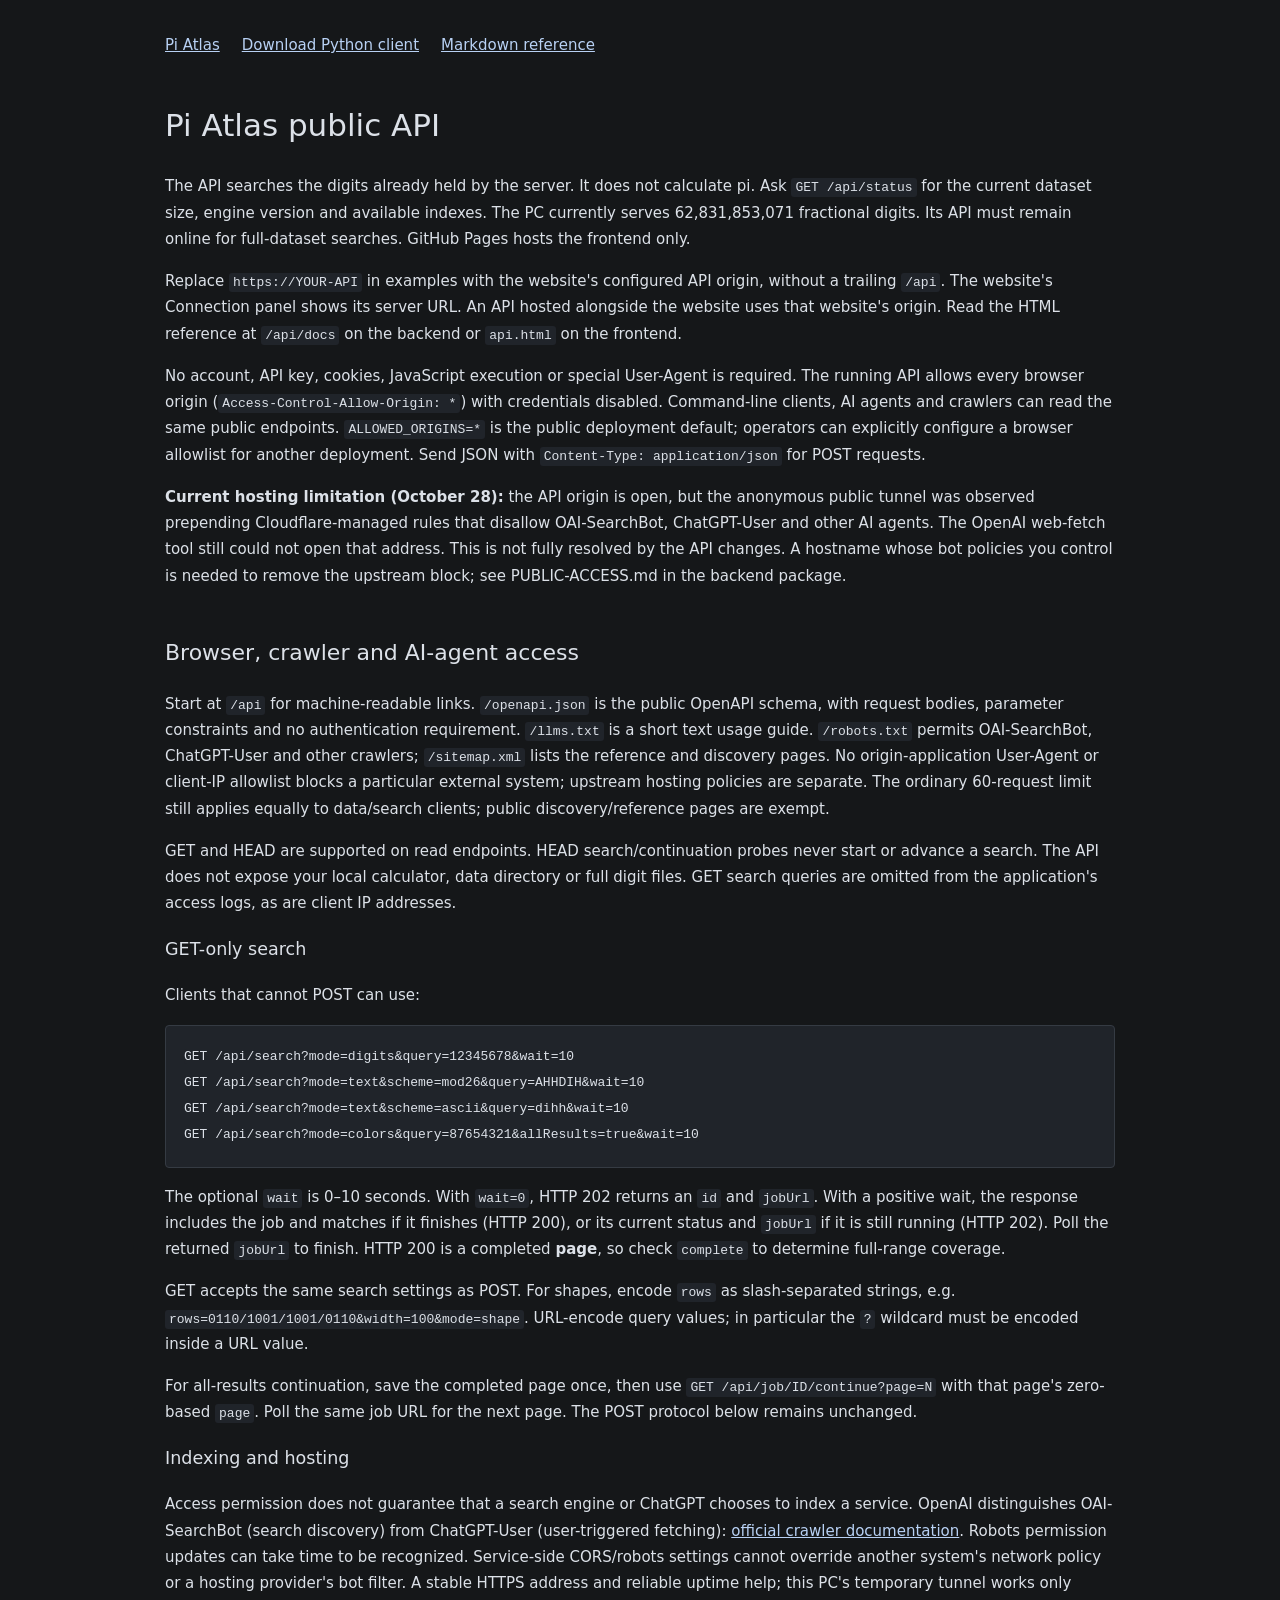
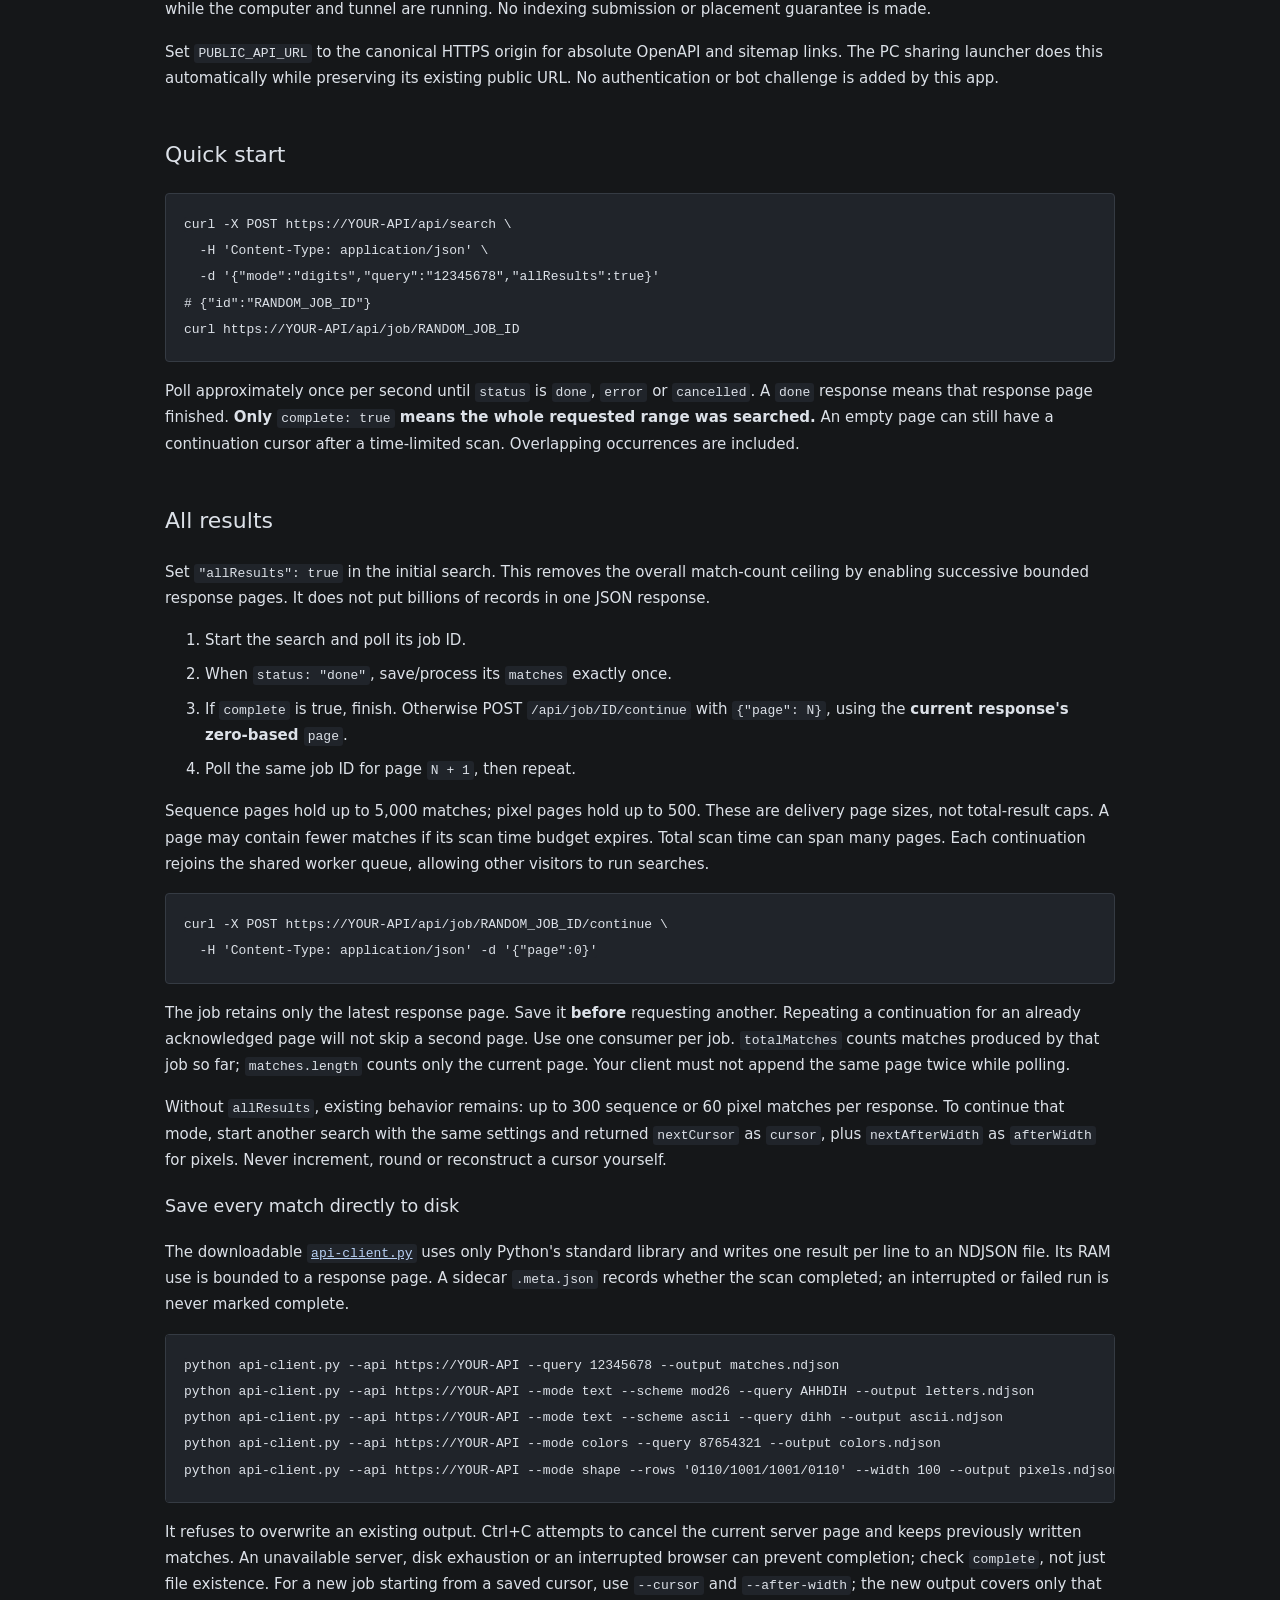
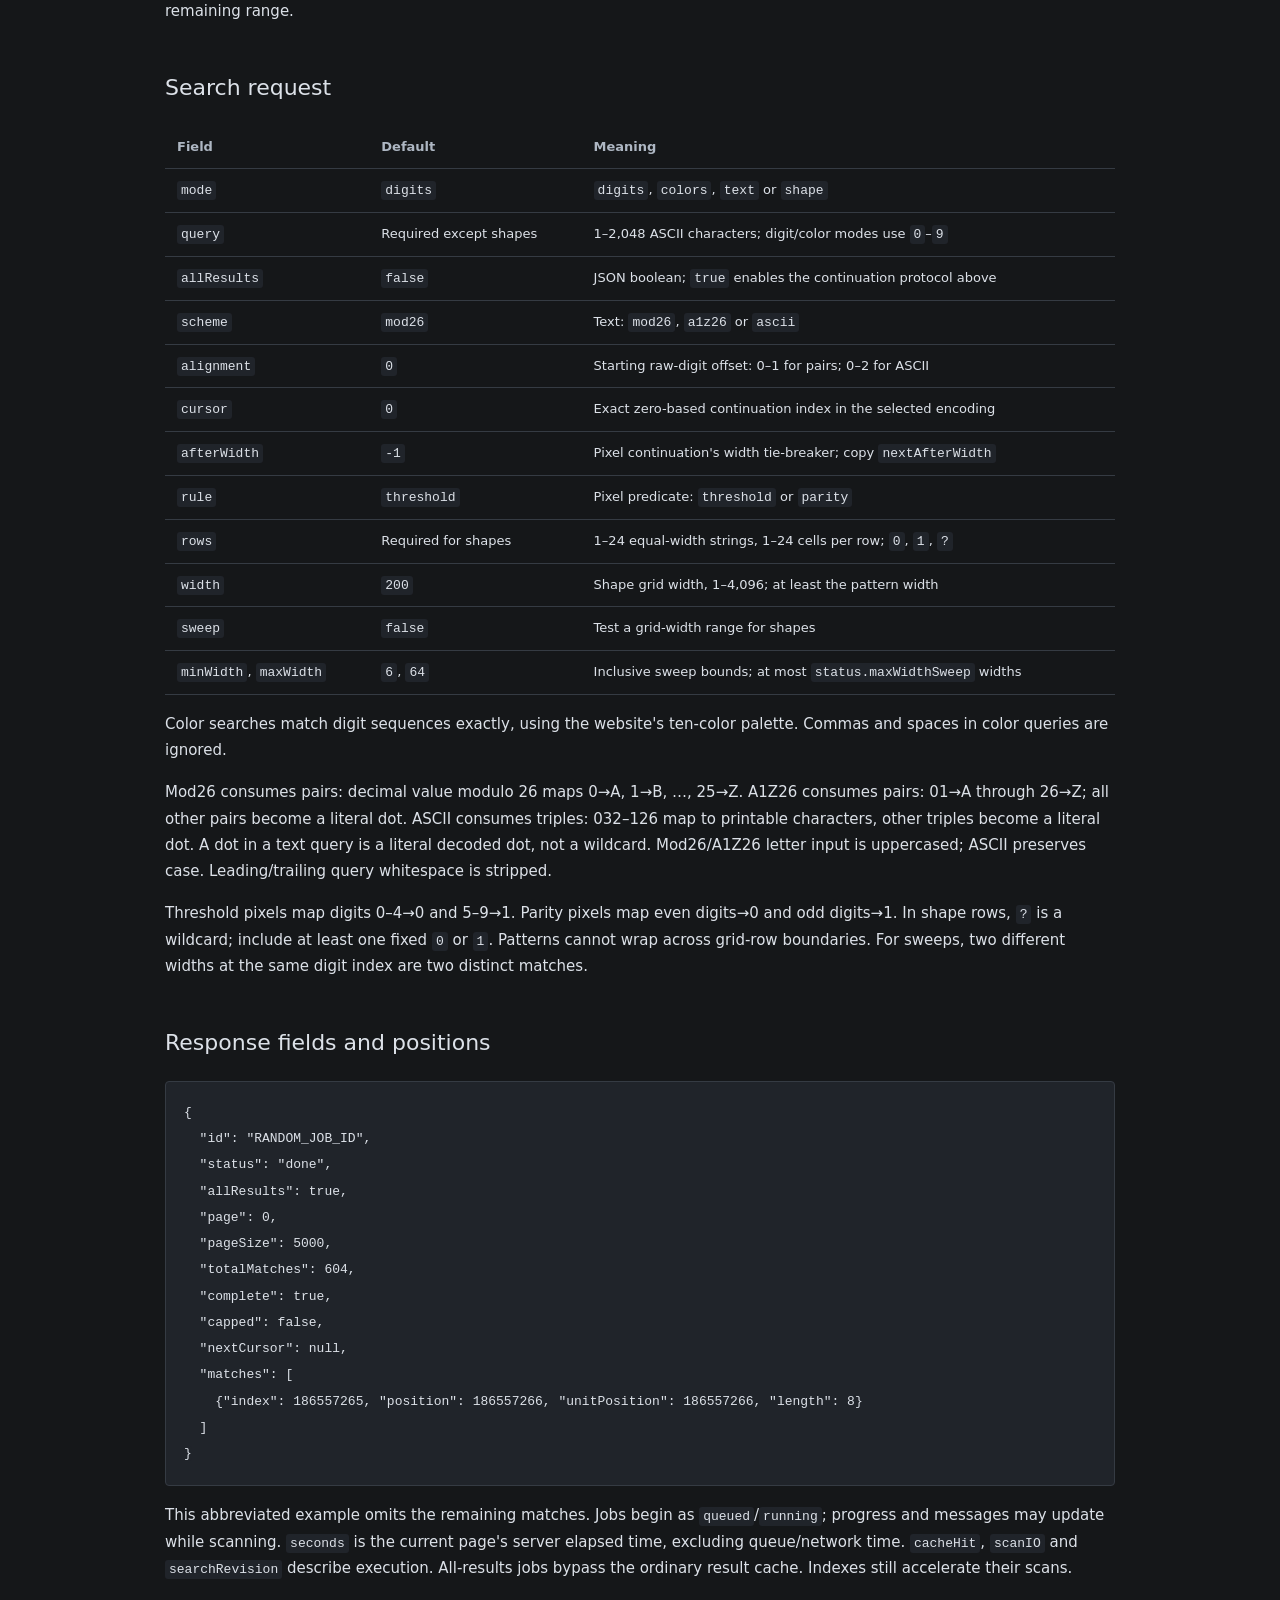
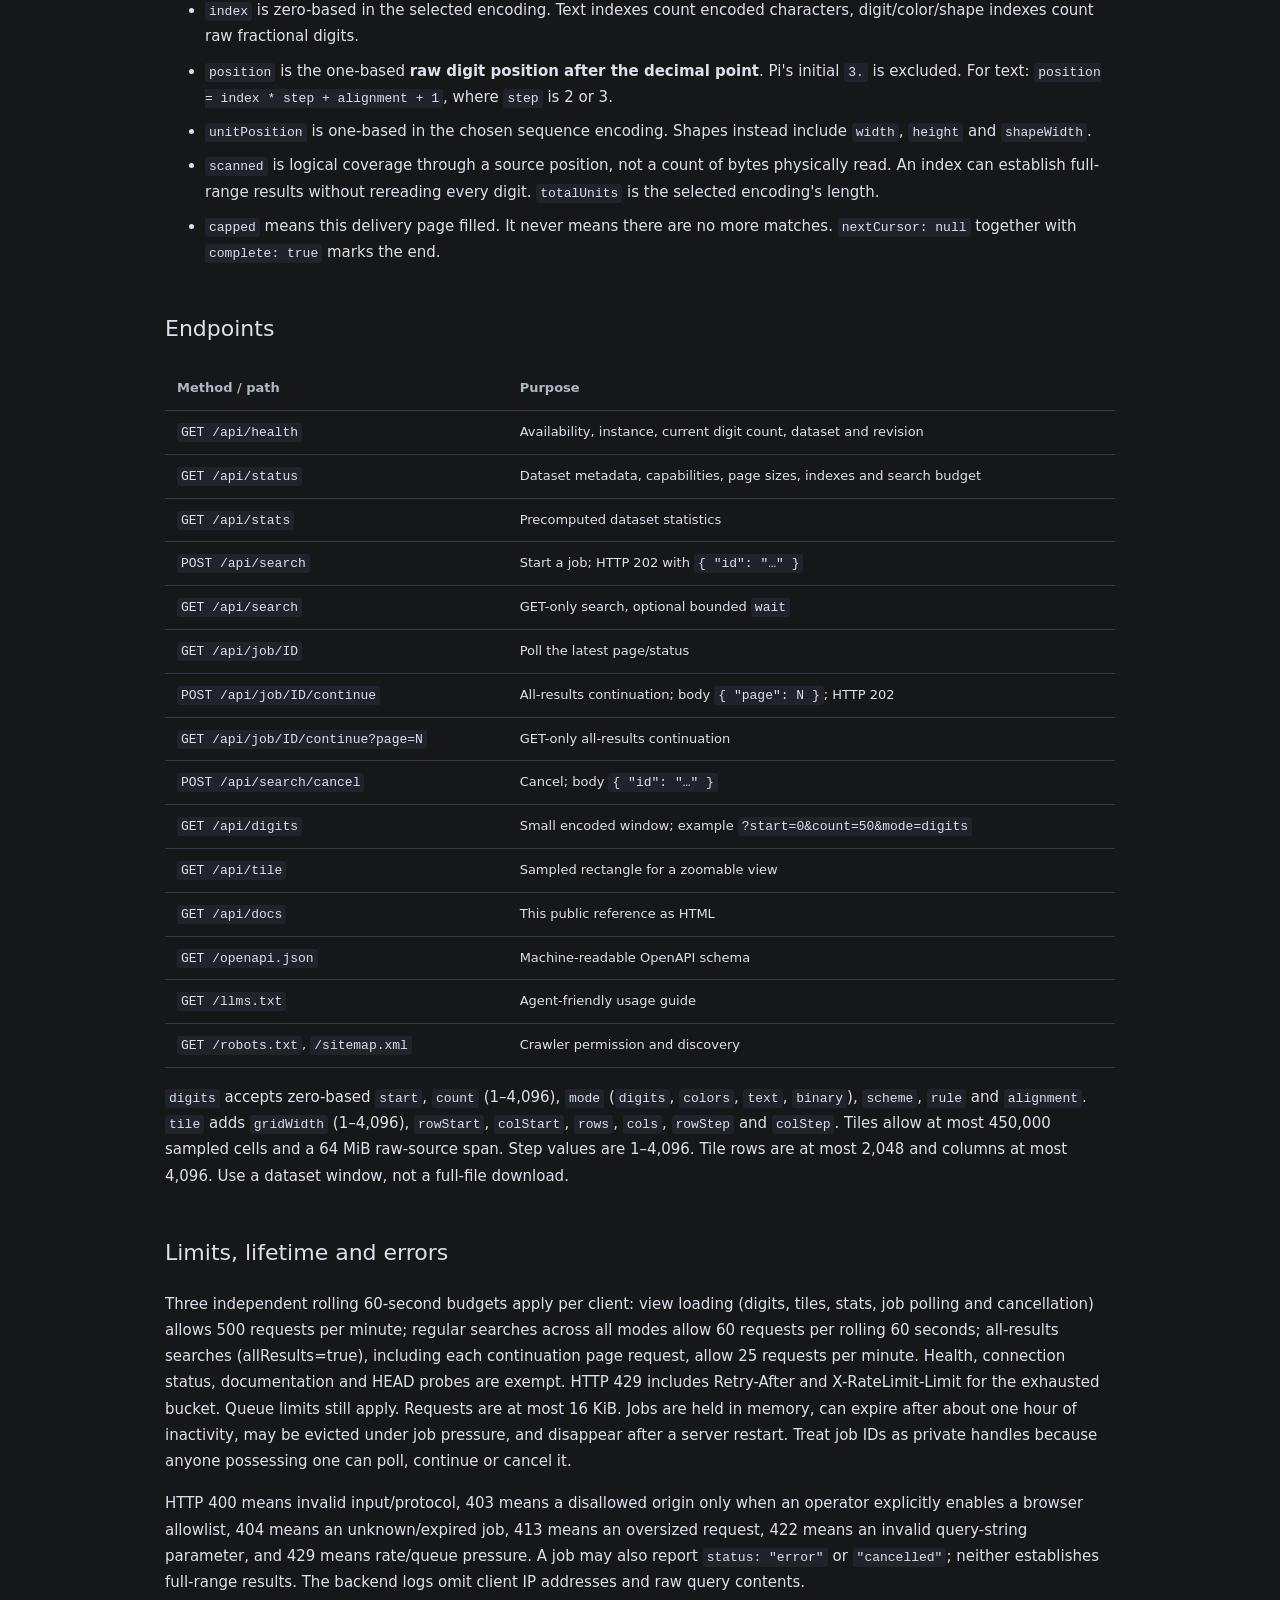
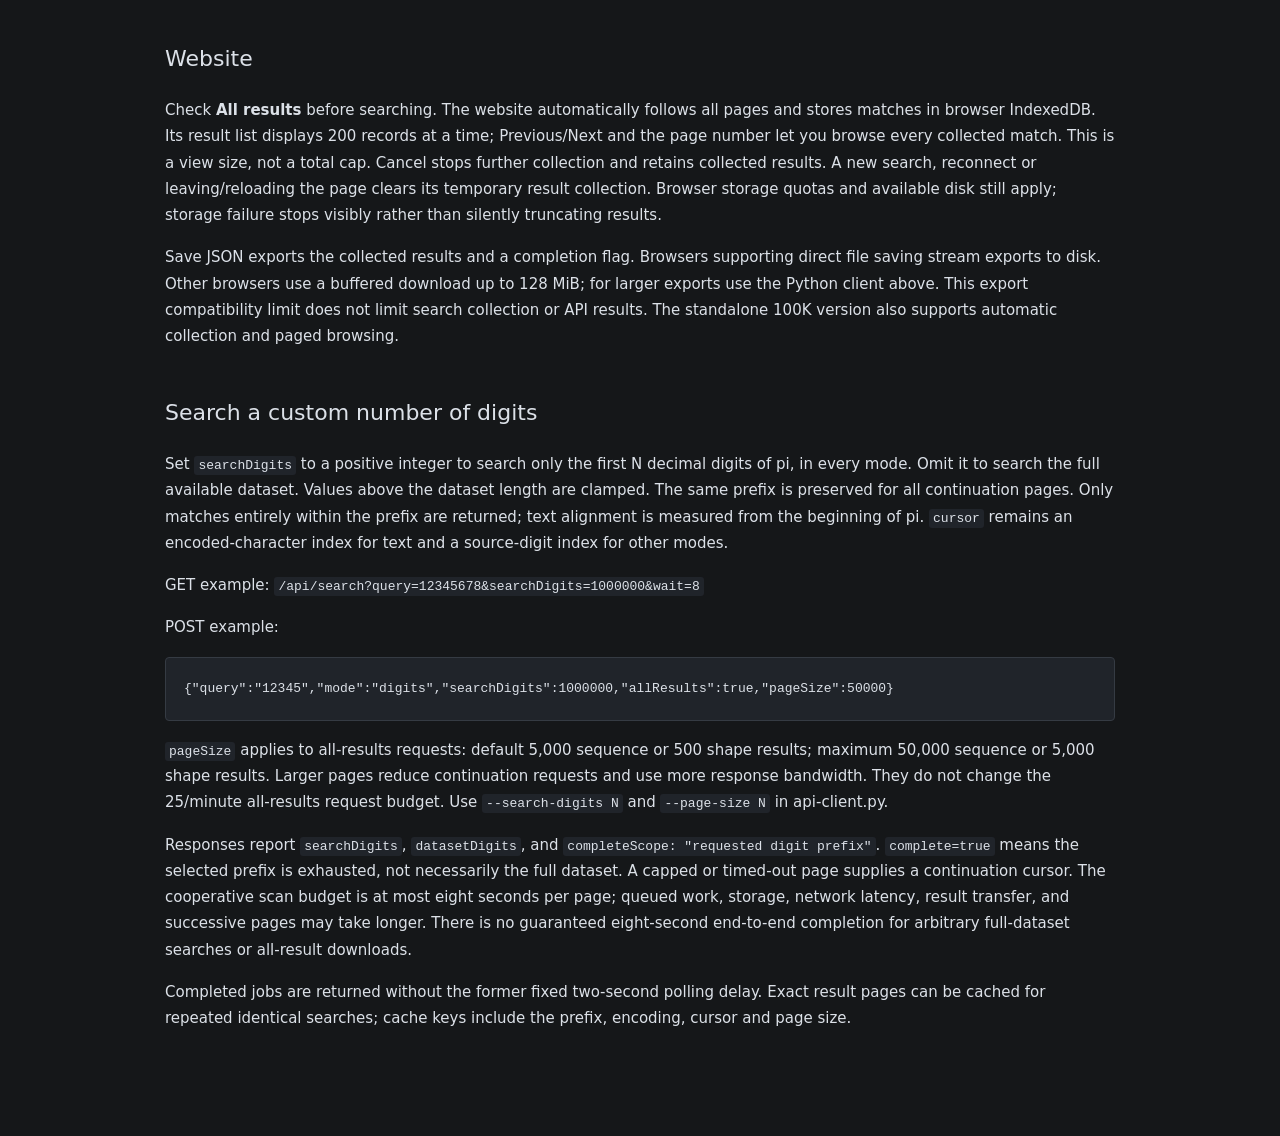
==== commit 43d7e55a: "Add custom digit search ranges and accelerate all-results pagination" ====
--- a/api.html
+++ b/api.html
@@ -25,4 +25,4 @@
   &quot;matches&quot;: [
     {&quot;index&quot;: 186557265, &quot;position&quot;: 186557266, &quot;unitPosition&quot;: 186557266, &quot;length&quot;: 8}
   ]
-}</code></pre><p>This abbreviated example omits the remaining matches. Jobs begin as <code>queued</code>/<code>running</code>; progress and messages may update while scanning. <code>seconds</code> is the current page&#x27;s server elapsed time, excluding queue/network time. <code>cacheHit</code>, <code>scanIO</code> and <code>searchRevision</code> describe execution. All-results jobs bypass the ordinary result cache. Indexes still accelerate their scans.</p><ul><li><code>index</code> is zero-based in the selected encoding. Text indexes count encoded characters, digit/color/shape indexes count raw fractional digits.</li><li><code>position</code> is the one-based <strong>raw digit position after the decimal point</strong>. Pi&#x27;s initial <code>3.</code> is excluded. For text: <code>position = index * step + alignment + 1</code>, where <code>step</code> is 2 or 3.</li><li><code>unitPosition</code> is one-based in the chosen sequence encoding. Shapes instead include <code>width</code>, <code>height</code> and <code>shapeWidth</code>.</li><li><code>scanned</code> is logical coverage through a source position, not a count of bytes physically read. An index can establish full-range results without rereading every digit. <code>totalUnits</code> is the selected encoding&#x27;s length.</li><li><code>capped</code> means this delivery page filled. It never means there are no more matches. <code>nextCursor: null</code> together with <code>complete: true</code> marks the end.</li></ul><h2>Endpoints</h2><div class="table"><table><thead><tr><th>Method / path</th><th>Purpose</th></tr></thead><tbody><tr><td><code>GET /api/health</code></td><td>Availability, instance, current digit count, dataset and revision</td></tr><tr><td><code>GET /api/status</code></td><td>Dataset metadata, capabilities, page sizes, indexes and search budget</td></tr><tr><td><code>GET /api/stats</code></td><td>Precomputed dataset statistics</td></tr><tr><td><code>POST /api/search</code></td><td>Start a job; HTTP 202 with <code>{ &quot;id&quot;: &quot;…&quot; }</code></td></tr><tr><td><code>GET /api/search</code></td><td>GET-only search, optional bounded <code>wait</code></td></tr><tr><td><code>GET /api/job/ID</code></td><td>Poll the latest page/status</td></tr><tr><td><code>POST /api/job/ID/continue</code></td><td>All-results continuation; body <code>{ &quot;page&quot;: N }</code>; HTTP 202</td></tr><tr><td><code>GET /api/job/ID/continue?page=N</code></td><td>GET-only all-results continuation</td></tr><tr><td><code>POST /api/search/cancel</code></td><td>Cancel; body <code>{ &quot;id&quot;: &quot;…&quot; }</code></td></tr><tr><td><code>GET /api/digits</code></td><td>Small encoded window; example <code>?start=0&amp;count=50&amp;mode=digits</code></td></tr><tr><td><code>GET /api/tile</code></td><td>Sampled rectangle for a zoomable view</td></tr><tr><td><code>GET /api/docs</code></td><td>This public reference as HTML</td></tr><tr><td><code>GET /openapi.json</code></td><td>Machine-readable OpenAPI schema</td></tr><tr><td><code>GET /llms.txt</code></td><td>Agent-friendly usage guide</td></tr><tr><td><code>GET /robots.txt</code>, <code>/sitemap.xml</code></td><td>Crawler permission and discovery</td></tr></tbody></table></div><p><code>digits</code> accepts zero-based <code>start</code>, <code>count</code> (1–4,096), <code>mode</code> (<code>digits</code>, <code>colors</code>, <code>text</code>, <code>binary</code>), <code>scheme</code>, <code>rule</code> and <code>alignment</code>. <code>tile</code> adds <code>gridWidth</code> (1–4,096), <code>rowStart</code>, <code>colStart</code>, <code>rows</code>, <code>cols</code>, <code>rowStep</code> and <code>colStep</code>. Tiles allow at most 450,000 sampled cells and a 64 MiB raw-source span. Step values are 1–4,096. Tile rows are at most 2,048 and columns at most 4,096. Use a dataset window, not a full-file download.</p><h2>Limits, lifetime and errors</h2><p>Three independent rolling 60-second budgets apply per client: view loading (digits, tiles, stats, job polling and cancellation) allows 500 requests per minute; regular searches across all modes allow 60 requests per rolling 60 seconds; all-results searches (allResults=true), including each continuation page request, allow 25 requests per minute. Health, connection status, documentation and HEAD probes are exempt. HTTP 429 includes Retry-After and X-RateLimit-Limit for the exhausted bucket. Queue limits still apply. Requests are at most 16 KiB. Jobs are held in memory, can expire after about one hour of inactivity, may be evicted under job pressure, and disappear after a server restart. Treat job IDs as private handles because anyone possessing one can poll, continue or cancel it.</p><p>HTTP 400 means invalid input/protocol, 403 means a disallowed origin only when an operator explicitly enables a browser allowlist, 404 means an unknown/expired job, 413 means an oversized request, 422 means an invalid query-string parameter, and 429 means rate/queue pressure. A job may also report <code>status: &quot;error&quot;</code> or <code>&quot;cancelled&quot;</code>; neither establishes full-range results. The backend logs omit client IP addresses and raw query contents.</p><h2>Website</h2><p>Check <strong>All results</strong> before searching. The website automatically follows all pages and stores matches in browser IndexedDB. Its result list displays 200 records at a time; Previous/Next and the page number let you browse every collected match. This is a view size, not a total cap. Cancel stops further collection and retains collected results. A new search, reconnect or leaving/reloading the page clears its temporary result collection. Browser storage quotas and available disk still apply; storage failure stops visibly rather than silently truncating results.</p><p>Save JSON exports the collected results and a completion flag. Browsers supporting direct file saving stream exports to disk. Other browsers use a buffered download up to 128 MiB; for larger exports use the Python client above. This export compatibility limit does not limit search collection or API results. The standalone 100K version also supports automatic collection and paged browsing.</p></main></body></html>+}</code></pre><p>This abbreviated example omits the remaining matches. Jobs begin as <code>queued</code>/<code>running</code>; progress and messages may update while scanning. <code>seconds</code> is the current page&#x27;s server elapsed time, excluding queue/network time. <code>cacheHit</code>, <code>scanIO</code> and <code>searchRevision</code> describe execution. All-results jobs bypass the ordinary result cache. Indexes still accelerate their scans.</p><ul><li><code>index</code> is zero-based in the selected encoding. Text indexes count encoded characters, digit/color/shape indexes count raw fractional digits.</li><li><code>position</code> is the one-based <strong>raw digit position after the decimal point</strong>. Pi&#x27;s initial <code>3.</code> is excluded. For text: <code>position = index * step + alignment + 1</code>, where <code>step</code> is 2 or 3.</li><li><code>unitPosition</code> is one-based in the chosen sequence encoding. Shapes instead include <code>width</code>, <code>height</code> and <code>shapeWidth</code>.</li><li><code>scanned</code> is logical coverage through a source position, not a count of bytes physically read. An index can establish full-range results without rereading every digit. <code>totalUnits</code> is the selected encoding&#x27;s length.</li><li><code>capped</code> means this delivery page filled. It never means there are no more matches. <code>nextCursor: null</code> together with <code>complete: true</code> marks the end.</li></ul><h2>Endpoints</h2><div class="table"><table><thead><tr><th>Method / path</th><th>Purpose</th></tr></thead><tbody><tr><td><code>GET /api/health</code></td><td>Availability, instance, current digit count, dataset and revision</td></tr><tr><td><code>GET /api/status</code></td><td>Dataset metadata, capabilities, page sizes, indexes and search budget</td></tr><tr><td><code>GET /api/stats</code></td><td>Precomputed dataset statistics</td></tr><tr><td><code>POST /api/search</code></td><td>Start a job; HTTP 202 with <code>{ &quot;id&quot;: &quot;…&quot; }</code></td></tr><tr><td><code>GET /api/search</code></td><td>GET-only search, optional bounded <code>wait</code></td></tr><tr><td><code>GET /api/job/ID</code></td><td>Poll the latest page/status</td></tr><tr><td><code>POST /api/job/ID/continue</code></td><td>All-results continuation; body <code>{ &quot;page&quot;: N }</code>; HTTP 202</td></tr><tr><td><code>GET /api/job/ID/continue?page=N</code></td><td>GET-only all-results continuation</td></tr><tr><td><code>POST /api/search/cancel</code></td><td>Cancel; body <code>{ &quot;id&quot;: &quot;…&quot; }</code></td></tr><tr><td><code>GET /api/digits</code></td><td>Small encoded window; example <code>?start=0&amp;count=50&amp;mode=digits</code></td></tr><tr><td><code>GET /api/tile</code></td><td>Sampled rectangle for a zoomable view</td></tr><tr><td><code>GET /api/docs</code></td><td>This public reference as HTML</td></tr><tr><td><code>GET /openapi.json</code></td><td>Machine-readable OpenAPI schema</td></tr><tr><td><code>GET /llms.txt</code></td><td>Agent-friendly usage guide</td></tr><tr><td><code>GET /robots.txt</code>, <code>/sitemap.xml</code></td><td>Crawler permission and discovery</td></tr></tbody></table></div><p><code>digits</code> accepts zero-based <code>start</code>, <code>count</code> (1–4,096), <code>mode</code> (<code>digits</code>, <code>colors</code>, <code>text</code>, <code>binary</code>), <code>scheme</code>, <code>rule</code> and <code>alignment</code>. <code>tile</code> adds <code>gridWidth</code> (1–4,096), <code>rowStart</code>, <code>colStart</code>, <code>rows</code>, <code>cols</code>, <code>rowStep</code> and <code>colStep</code>. Tiles allow at most 450,000 sampled cells and a 64 MiB raw-source span. Step values are 1–4,096. Tile rows are at most 2,048 and columns at most 4,096. Use a dataset window, not a full-file download.</p><h2>Limits, lifetime and errors</h2><p>Three independent rolling 60-second budgets apply per client: view loading (digits, tiles, stats, job polling and cancellation) allows 500 requests per minute; regular searches across all modes allow 60 requests per rolling 60 seconds; all-results searches (allResults=true), including each continuation page request, allow 25 requests per minute. Health, connection status, documentation and HEAD probes are exempt. HTTP 429 includes Retry-After and X-RateLimit-Limit for the exhausted bucket. Queue limits still apply. Requests are at most 16 KiB. Jobs are held in memory, can expire after about one hour of inactivity, may be evicted under job pressure, and disappear after a server restart. Treat job IDs as private handles because anyone possessing one can poll, continue or cancel it.</p><p>HTTP 400 means invalid input/protocol, 403 means a disallowed origin only when an operator explicitly enables a browser allowlist, 404 means an unknown/expired job, 413 means an oversized request, 422 means an invalid query-string parameter, and 429 means rate/queue pressure. A job may also report <code>status: &quot;error&quot;</code> or <code>&quot;cancelled&quot;</code>; neither establishes full-range results. The backend logs omit client IP addresses and raw query contents.</p><h2>Website</h2><p>Check <strong>All results</strong> before searching. The website automatically follows all pages and stores matches in browser IndexedDB. Its result list displays 200 records at a time; Previous/Next and the page number let you browse every collected match. This is a view size, not a total cap. Cancel stops further collection and retains collected results. A new search, reconnect or leaving/reloading the page clears its temporary result collection. Browser storage quotas and available disk still apply; storage failure stops visibly rather than silently truncating results.</p><p>Save JSON exports the collected results and a completion flag. Browsers supporting direct file saving stream exports to disk. Other browsers use a buffered download up to 128 MiB; for larger exports use the Python client above. This export compatibility limit does not limit search collection or API results. The standalone 100K version also supports automatic collection and paged browsing.</p><h2>Search a custom number of digits</h2><p>Set <code>searchDigits</code> to a positive integer to search only the first N decimal digits of pi, in every mode. Omit it to search the full available dataset. Values above the dataset length are clamped. The same prefix is preserved for all continuation pages. Only matches entirely within the prefix are returned; text alignment is measured from the beginning of pi. <code>cursor</code> remains an encoded-character index for text and a source-digit index for other modes.</p><p>GET example: <code>/api/search?query=12345678&amp;searchDigits=1000000&amp;wait=8</code></p><p>POST example:</p><pre><code>{&quot;query&quot;:&quot;12345&quot;,&quot;mode&quot;:&quot;digits&quot;,&quot;searchDigits&quot;:1000000,&quot;allResults&quot;:true,&quot;pageSize&quot;:50000}</code></pre><p><code>pageSize</code> applies to all-results requests: default 5,000 sequence or 500 shape results; maximum 50,000 sequence or 5,000 shape results. Larger pages reduce continuation requests and use more response bandwidth. They do not change the 25/minute all-results request budget. Use <code>--search-digits N</code> and <code>--page-size N</code> in api-client.py.</p><p>Responses report <code>searchDigits</code>, <code>datasetDigits</code>, and <code>completeScope: &quot;requested digit prefix&quot;</code>. <code>complete=true</code> means the selected prefix is exhausted, not necessarily the full dataset. A capped or timed-out page supplies a continuation cursor. The cooperative scan budget is at most eight seconds per page; queued work, storage, network latency, result transfer, and successive pages may take longer. There is no guaranteed eight-second end-to-end completion for arbitrary full-dataset searches or all-result downloads.</p><p>Completed jobs are returned without the former fixed two-second polling delay. Exact result pages can be cached for repeated identical searches; cache keys include the prefix, encoding, cursor and page size.</p></main></body></html>
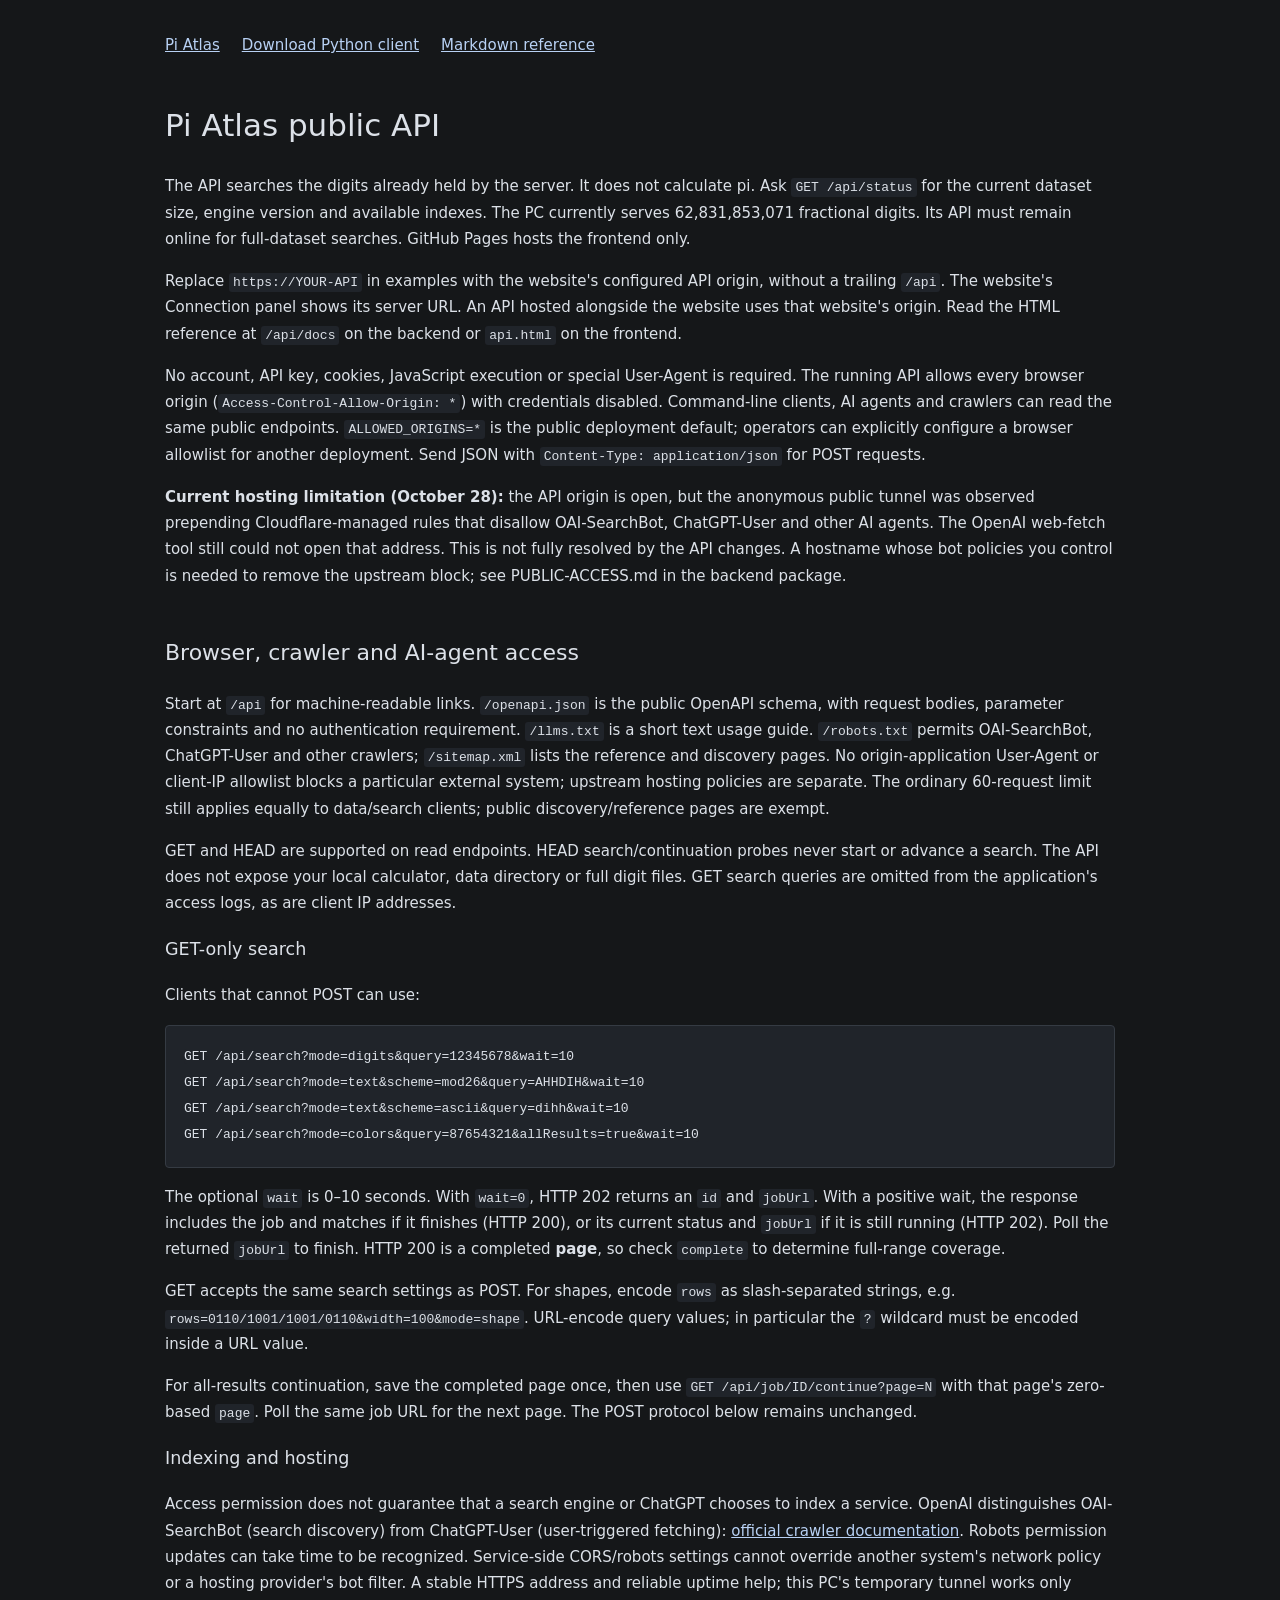
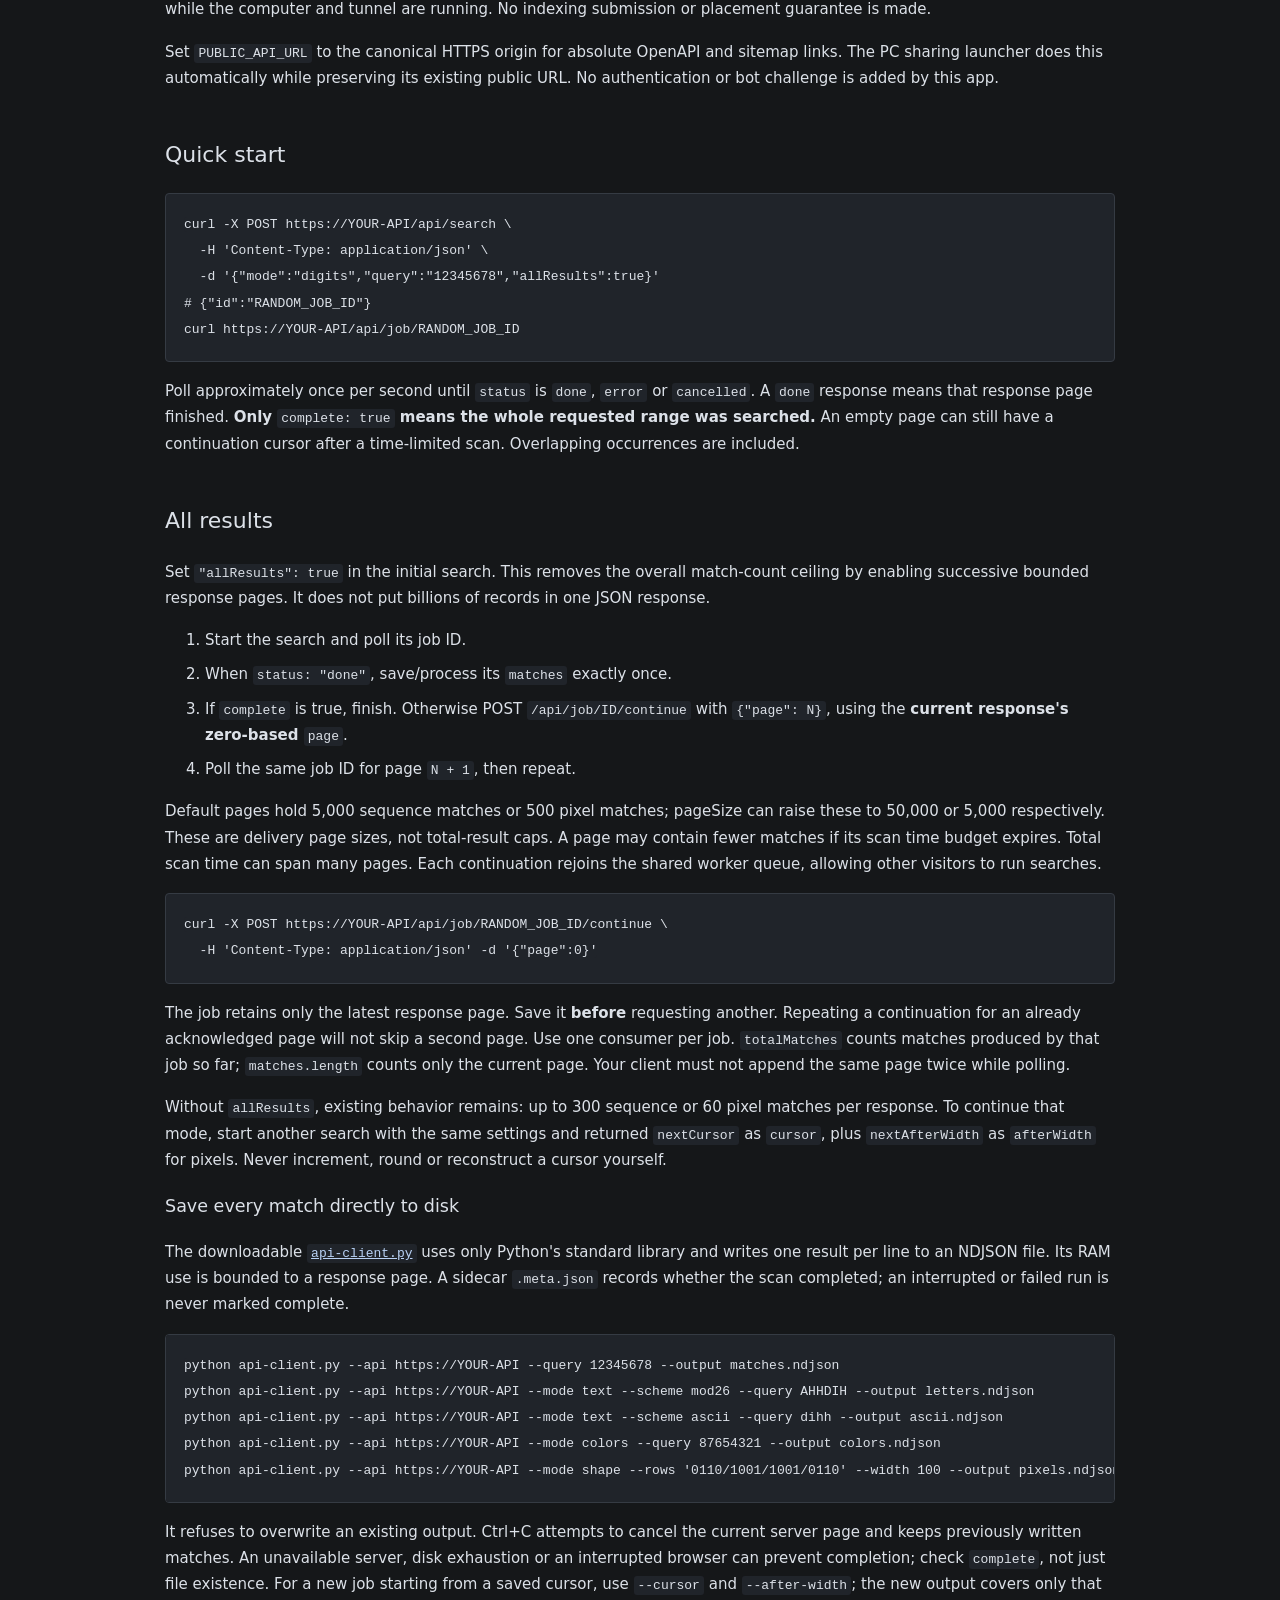
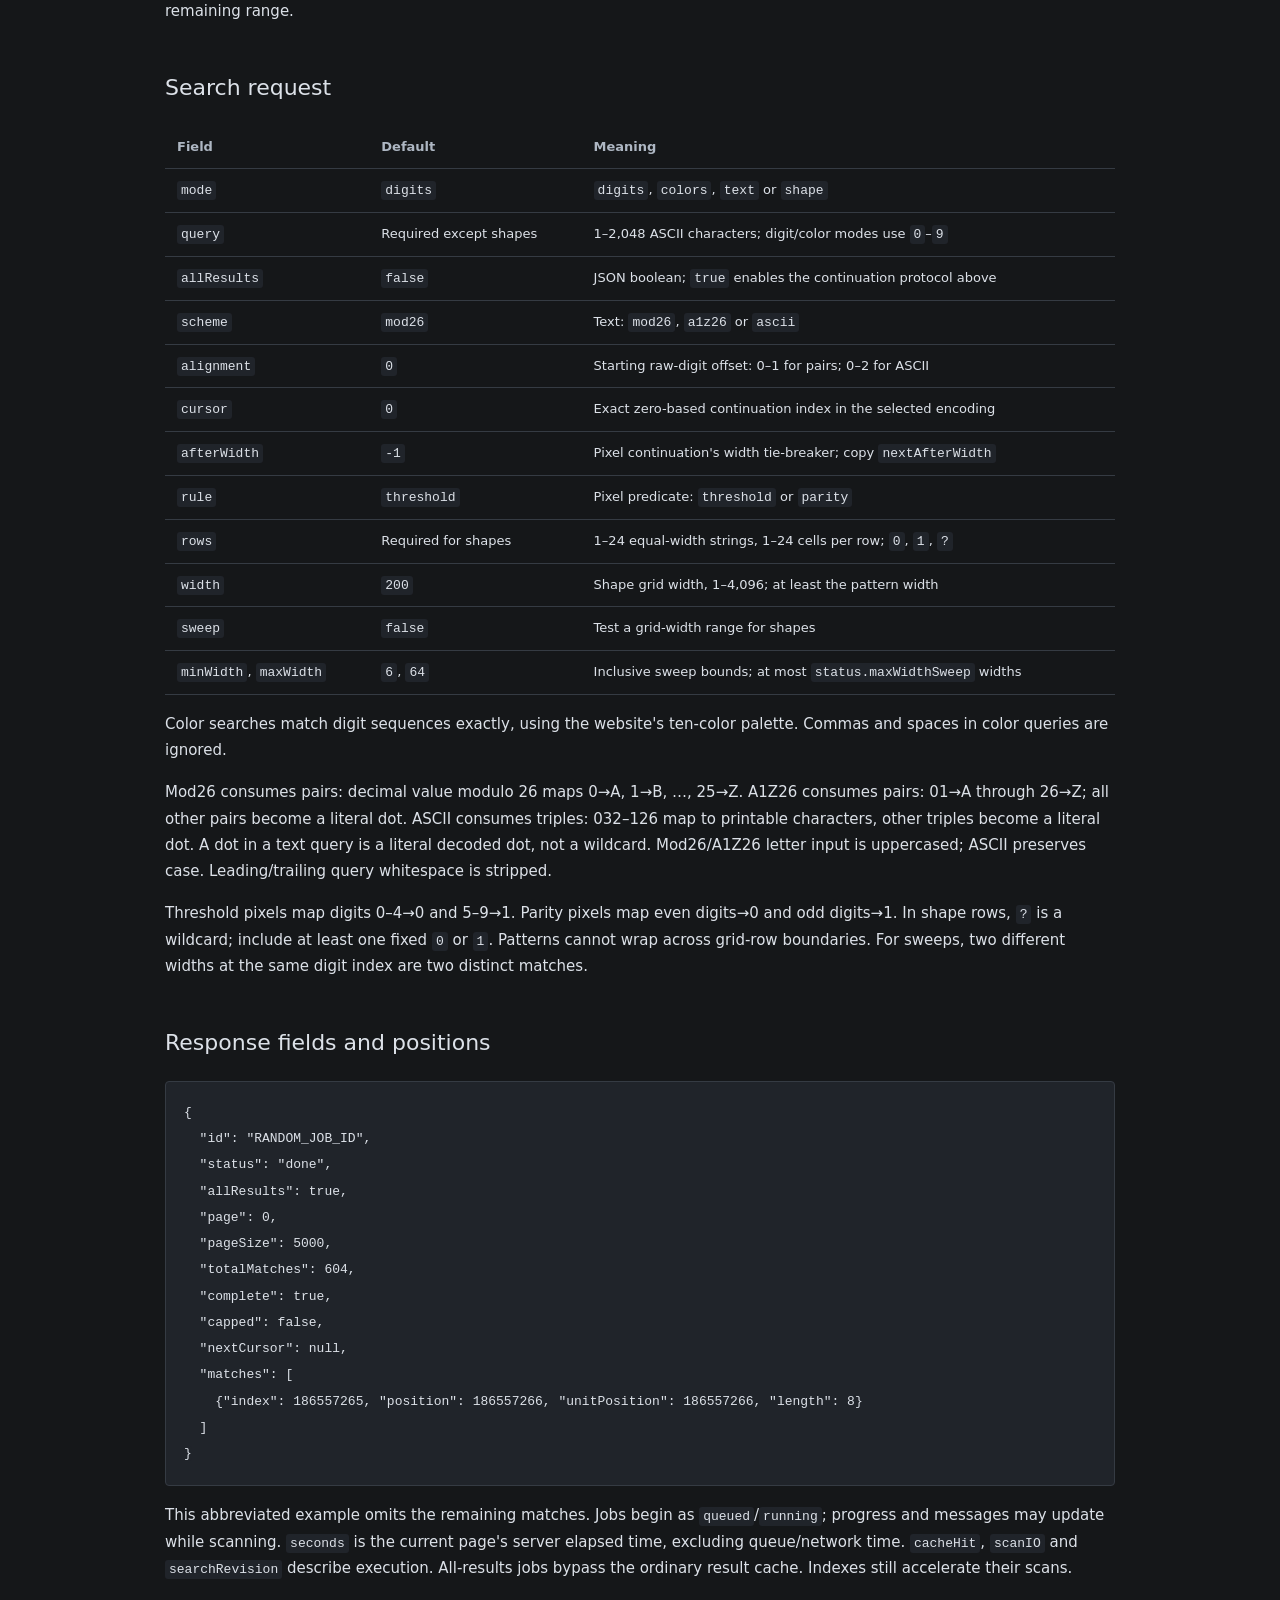
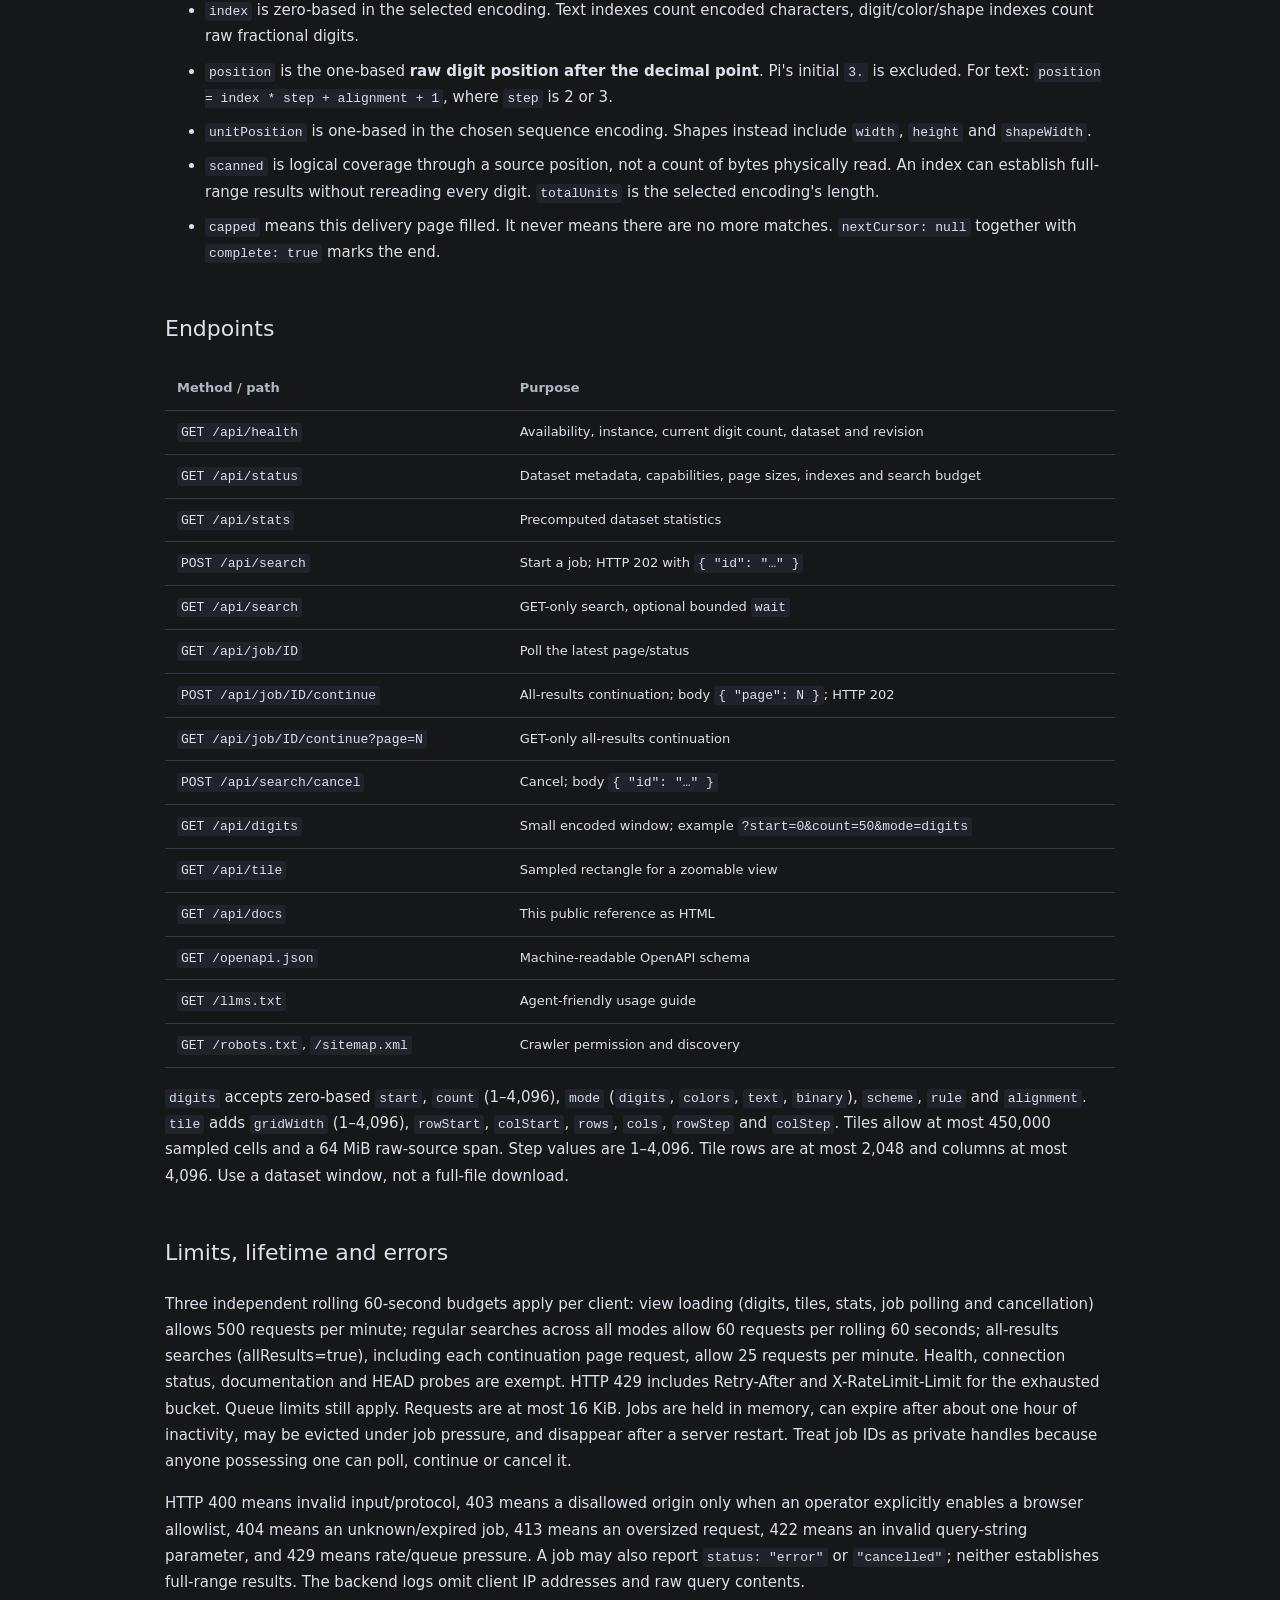
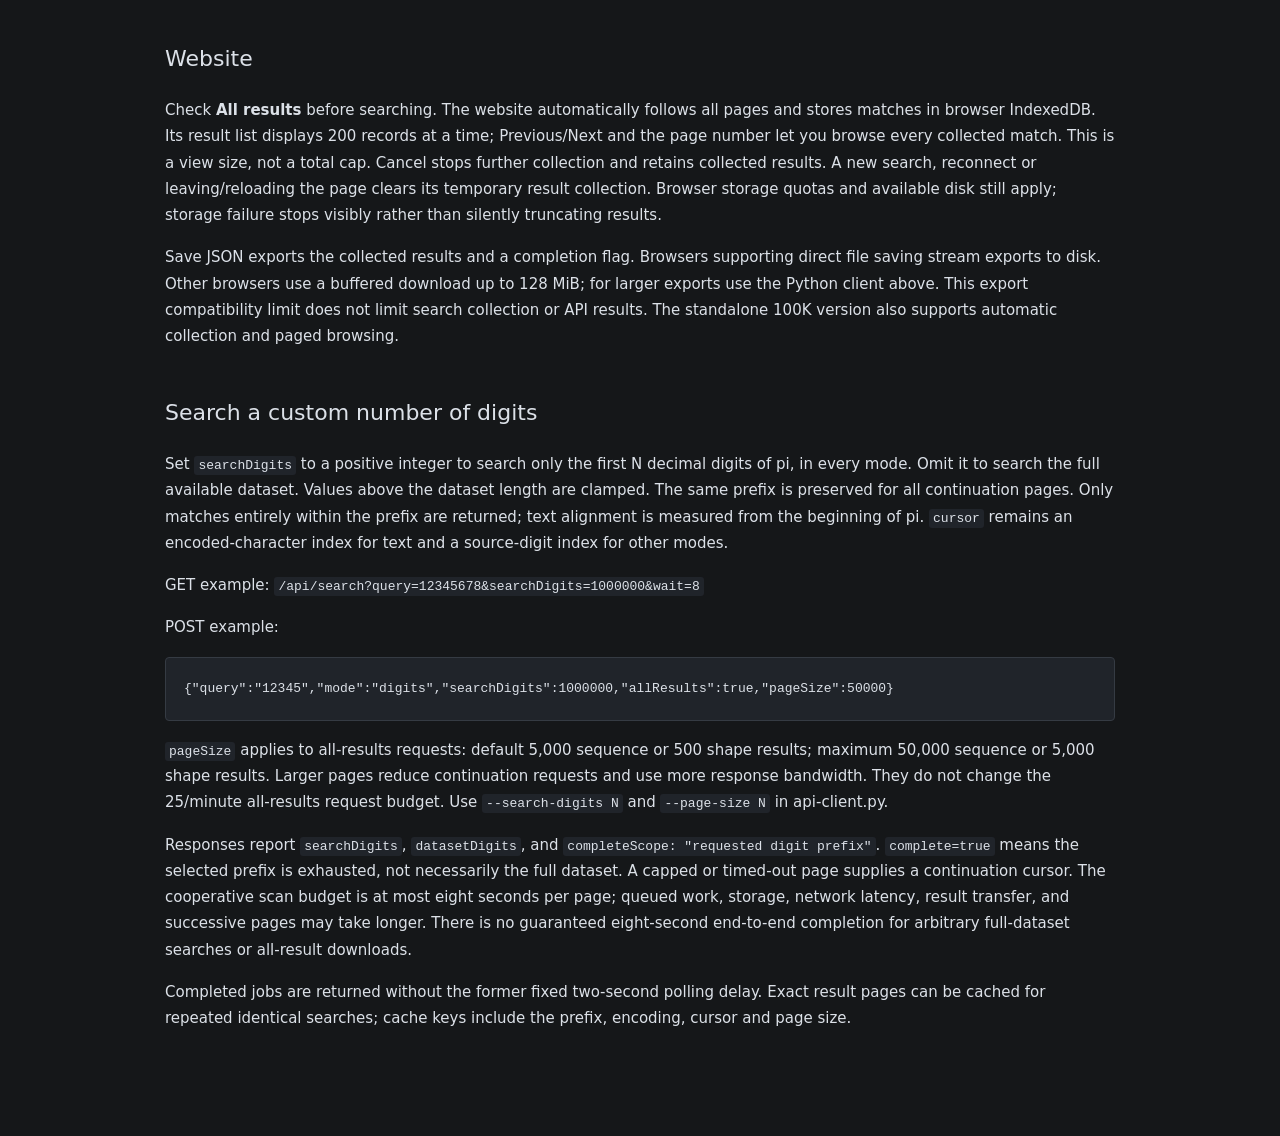
==== commit 9bbd5418: "Clarify prefix completeness and configurable all-results page sizes" ====
--- a/api.html
+++ b/api.html
@@ -7,7 +7,7 @@
   -H &#x27;Content-Type: application/json&#x27; \
   -d &#x27;{&quot;mode&quot;:&quot;digits&quot;,&quot;query&quot;:&quot;12345678&quot;,&quot;allResults&quot;:true}&#x27;
 # {&quot;id&quot;:&quot;RANDOM_JOB_ID&quot;}
-curl https://YOUR-API/api/job/RANDOM_JOB_ID</code></pre><p>Poll approximately once per second until <code>status</code> is <code>done</code>, <code>error</code> or <code>cancelled</code>. A <code>done</code> response means that response page finished. <strong>Only <code>complete: true</code> means the whole requested range was searched.</strong> An empty page can still have a continuation cursor after a time-limited scan. Overlapping occurrences are included.</p><h2>All results</h2><p>Set <strong><code>&quot;allResults&quot;: true</code></strong> in the initial search. This removes the overall match-count ceiling by enabling successive bounded response pages. It does not put billions of records in one JSON response.</p><ol><li>Start the search and poll its job ID.</li><li>When <code>status: &quot;done&quot;</code>, save/process its <code>matches</code> exactly once.</li><li>If <code>complete</code> is true, finish. Otherwise POST <code>/api/job/ID/continue</code> with <code>{&quot;page&quot;: N}</code>, using the <strong>current response&#x27;s zero-based <code>page</code></strong>.</li><li>Poll the same job ID for page <code>N + 1</code>, then repeat.</li></ol><p>Sequence pages hold up to 5,000 matches; pixel pages hold up to 500. These are delivery page sizes, not total-result caps. A page may contain fewer matches if its scan time budget expires. Total scan time can span many pages. Each continuation rejoins the shared worker queue, allowing other visitors to run searches.</p><pre><code>curl -X POST https://YOUR-API/api/job/RANDOM_JOB_ID/continue \
+curl https://YOUR-API/api/job/RANDOM_JOB_ID</code></pre><p>Poll approximately once per second until <code>status</code> is <code>done</code>, <code>error</code> or <code>cancelled</code>. A <code>done</code> response means that response page finished. <strong>Only <code>complete: true</code> means the whole requested range was searched.</strong> An empty page can still have a continuation cursor after a time-limited scan. Overlapping occurrences are included.</p><h2>All results</h2><p>Set <strong><code>&quot;allResults&quot;: true</code></strong> in the initial search. This removes the overall match-count ceiling by enabling successive bounded response pages. It does not put billions of records in one JSON response.</p><ol><li>Start the search and poll its job ID.</li><li>When <code>status: &quot;done&quot;</code>, save/process its <code>matches</code> exactly once.</li><li>If <code>complete</code> is true, finish. Otherwise POST <code>/api/job/ID/continue</code> with <code>{&quot;page&quot;: N}</code>, using the <strong>current response&#x27;s zero-based <code>page</code></strong>.</li><li>Poll the same job ID for page <code>N + 1</code>, then repeat.</li></ol><p>Default pages hold 5,000 sequence matches or 500 pixel matches; pageSize can raise these to 50,000 or 5,000 respectively. These are delivery page sizes, not total-result caps. A page may contain fewer matches if its scan time budget expires. Total scan time can span many pages. Each continuation rejoins the shared worker queue, allowing other visitors to run searches.</p><pre><code>curl -X POST https://YOUR-API/api/job/RANDOM_JOB_ID/continue \
   -H &#x27;Content-Type: application/json&#x27; -d &#x27;{&quot;page&quot;:0}&#x27;</code></pre><p>The job retains only the latest response page. Save it <strong>before</strong> requesting another. Repeating a continuation for an already acknowledged page will not skip a second page. Use one consumer per job. <code>totalMatches</code> counts matches produced by that job so far; <code>matches.length</code> counts only the current page. Your client must not append the same page twice while polling.</p><p>Without <code>allResults</code>, existing behavior remains: up to 300 sequence or 60 pixel matches per response. To continue that mode, start another search with the same settings and returned <code>nextCursor</code> as <code>cursor</code>, plus <code>nextAfterWidth</code> as <code>afterWidth</code> for pixels. Never increment, round or reconstruct a cursor yourself.</p><h3>Save every match directly to disk</h3><p>The downloadable <a href="api-client.py"><code>api-client.py</code></a> uses only Python&#x27;s standard library and writes one result per line to an NDJSON file. Its RAM use is bounded to a response page. A sidecar <code>.meta.json</code> records whether the scan completed; an interrupted or failed run is never marked complete.</p><pre><code>python api-client.py --api https://YOUR-API --query 12345678 --output matches.ndjson
 python api-client.py --api https://YOUR-API --mode text --scheme mod26 --query AHHDIH --output letters.ndjson
 python api-client.py --api https://YOUR-API --mode text --scheme ascii --query dihh --output ascii.ndjson
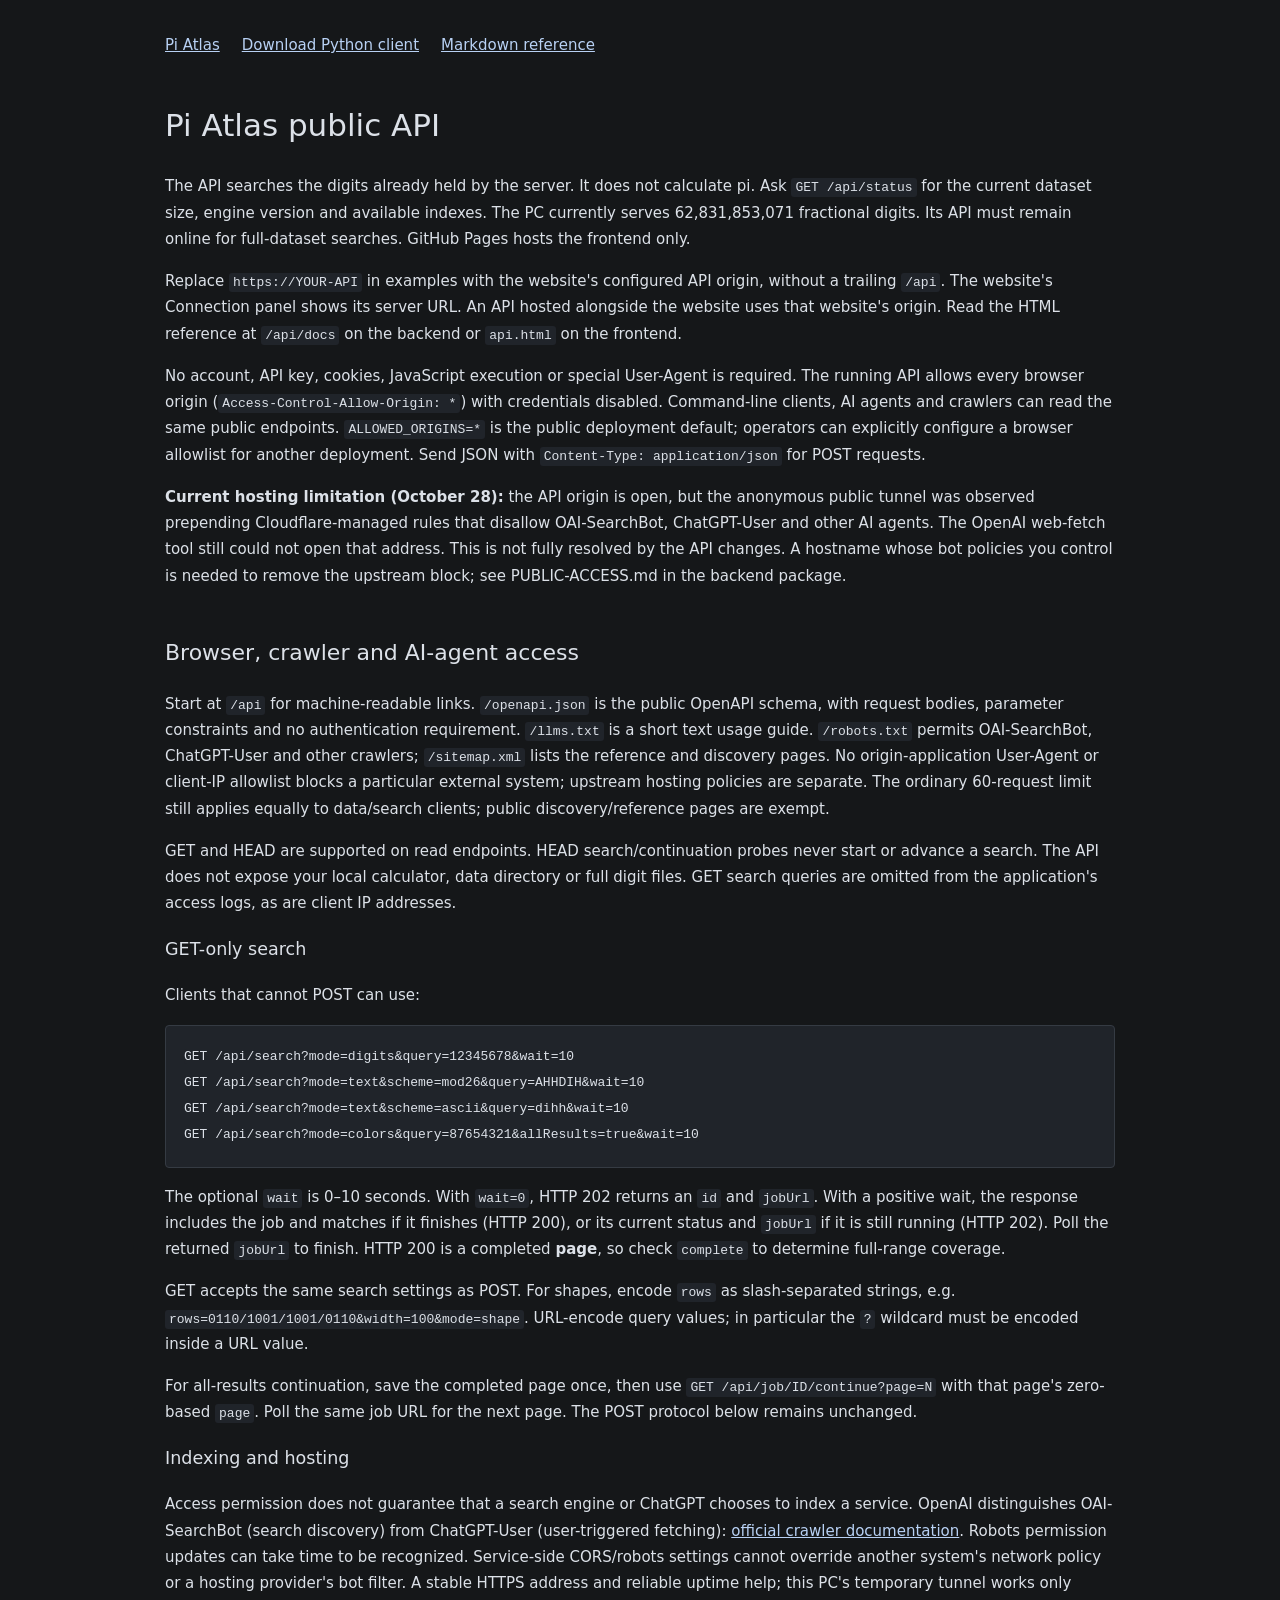
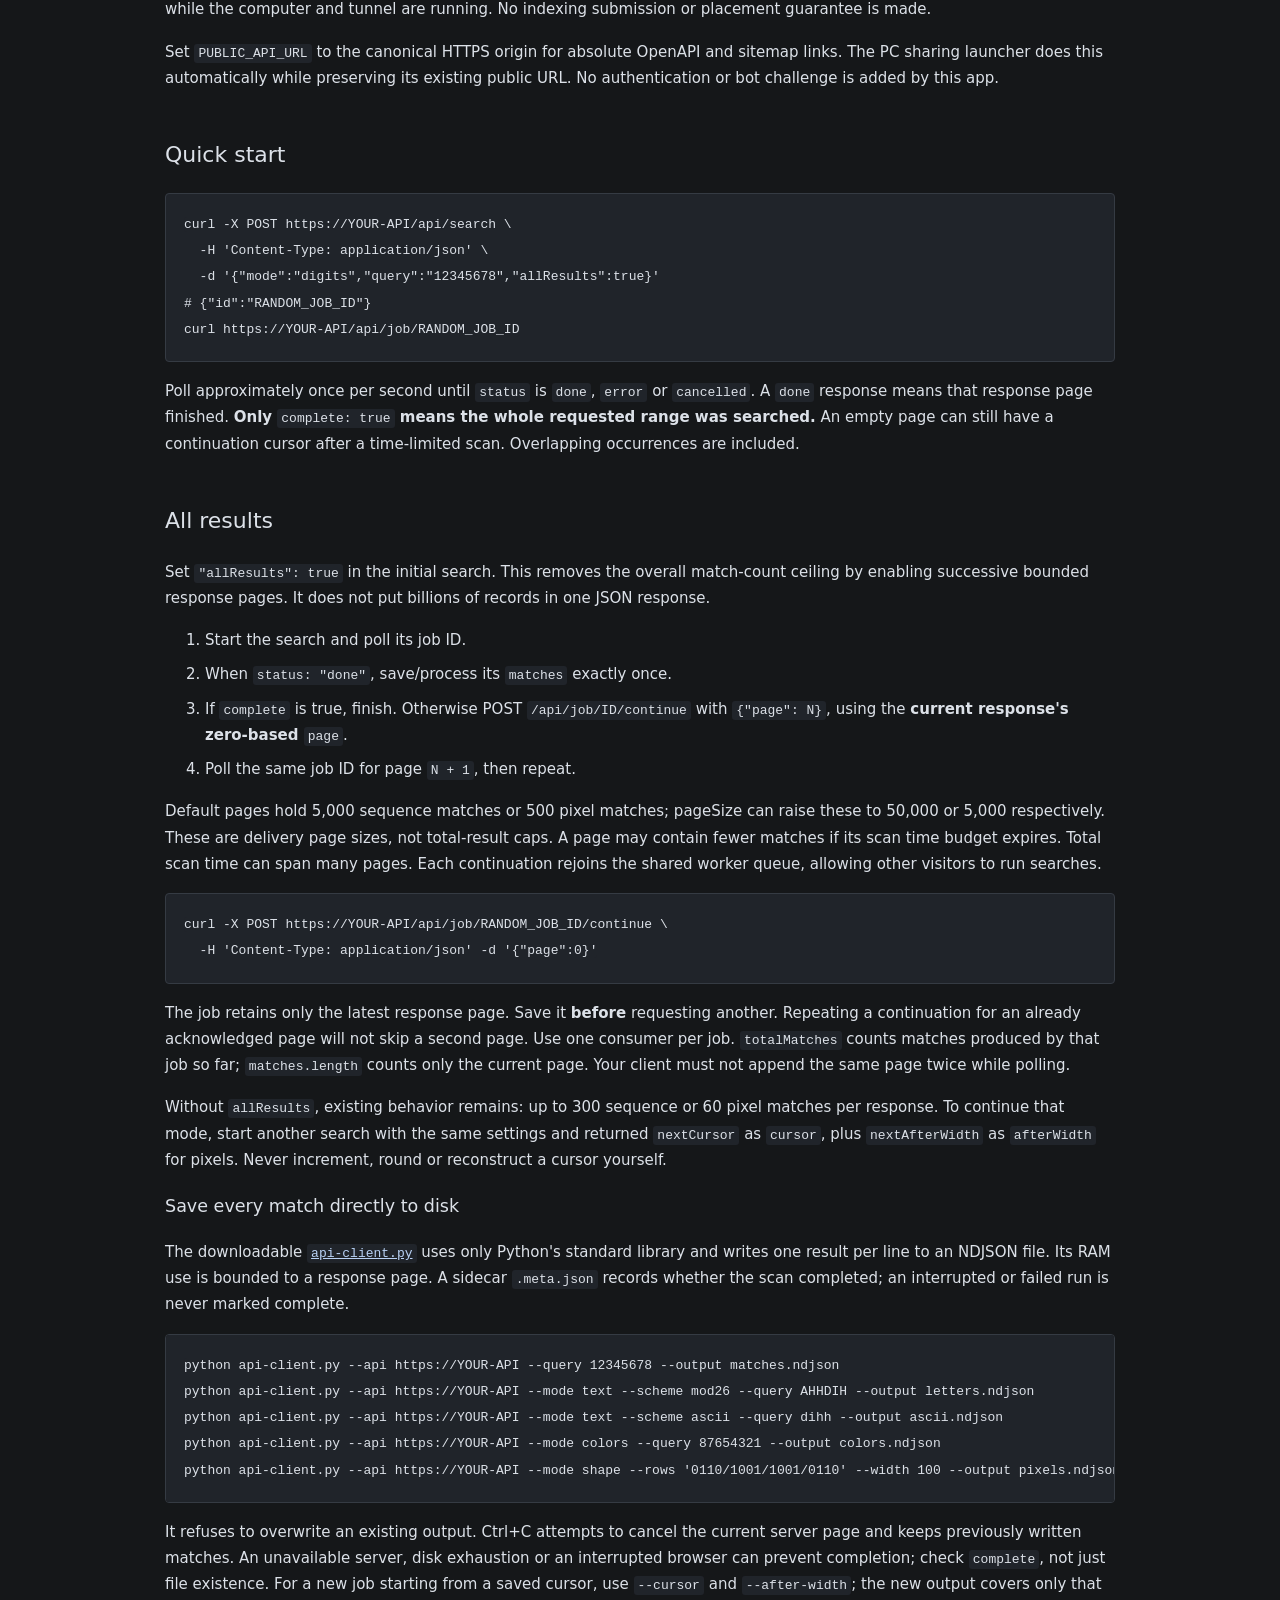
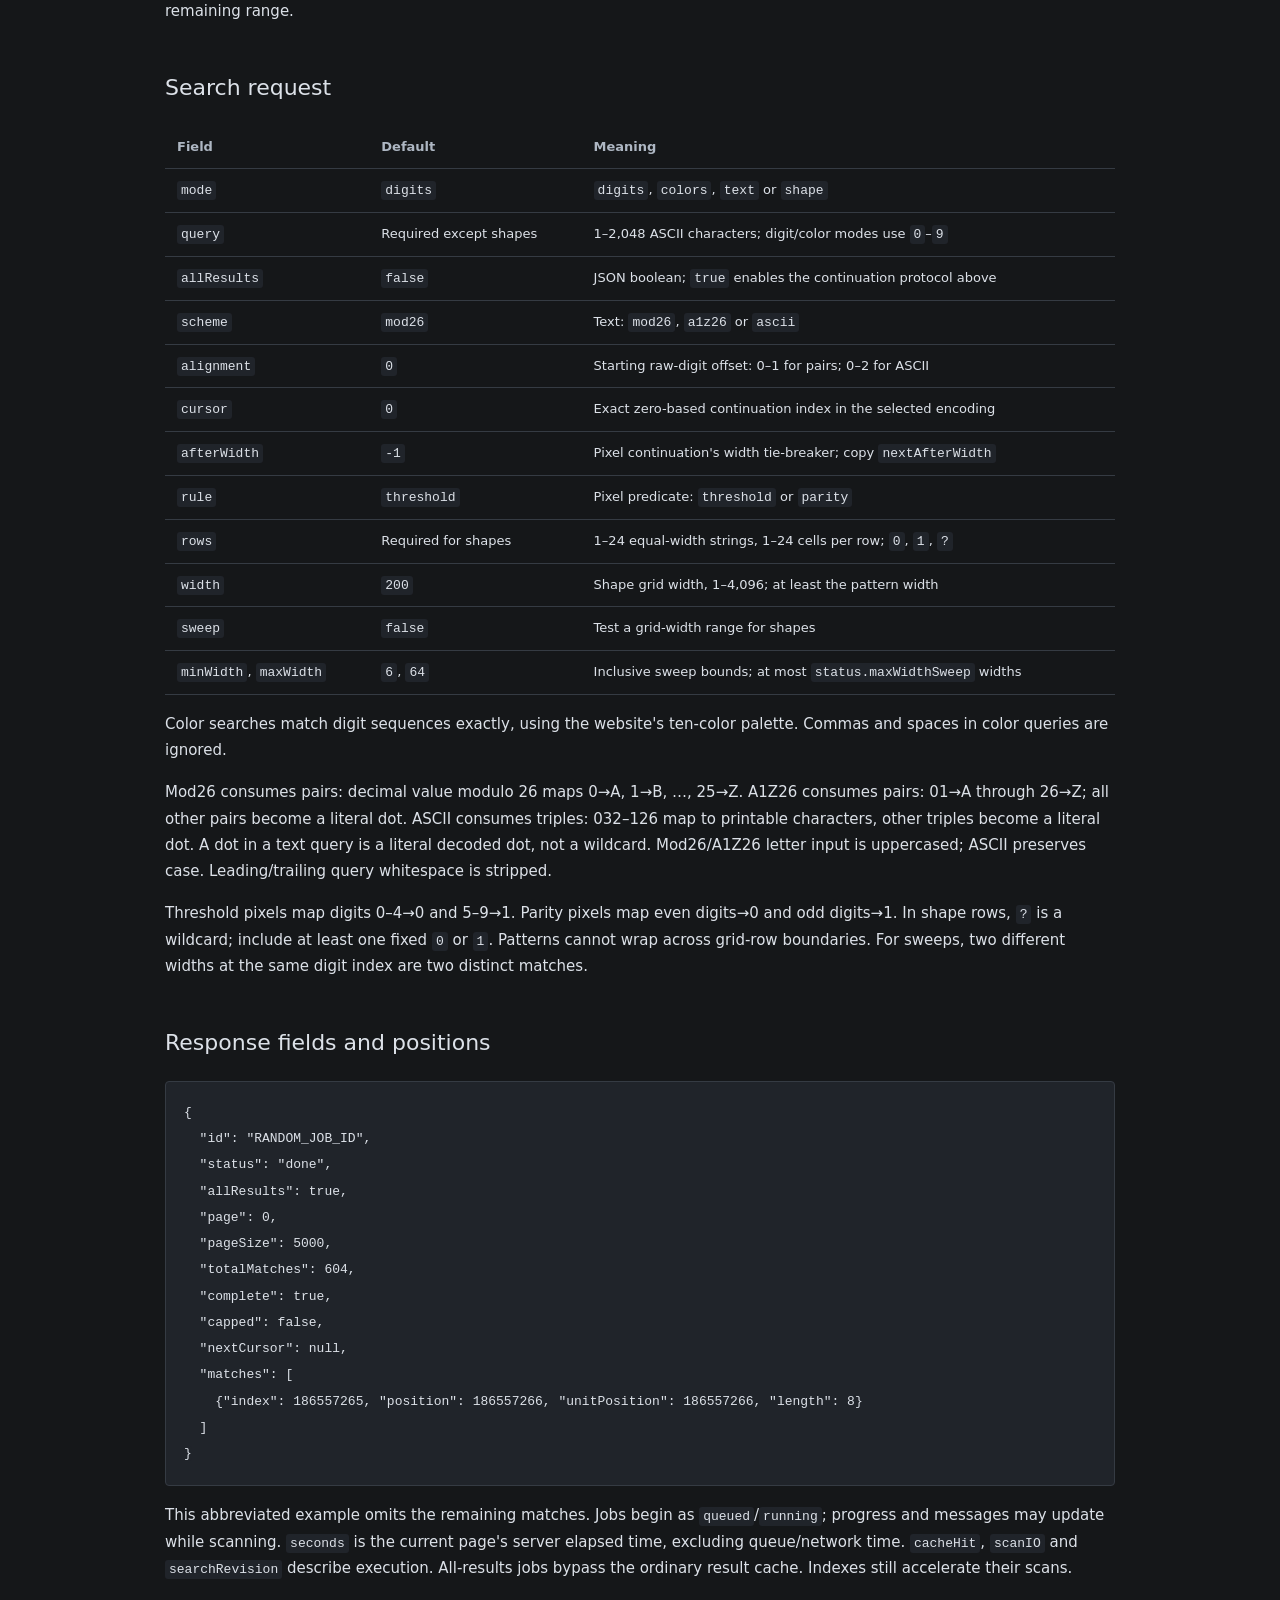
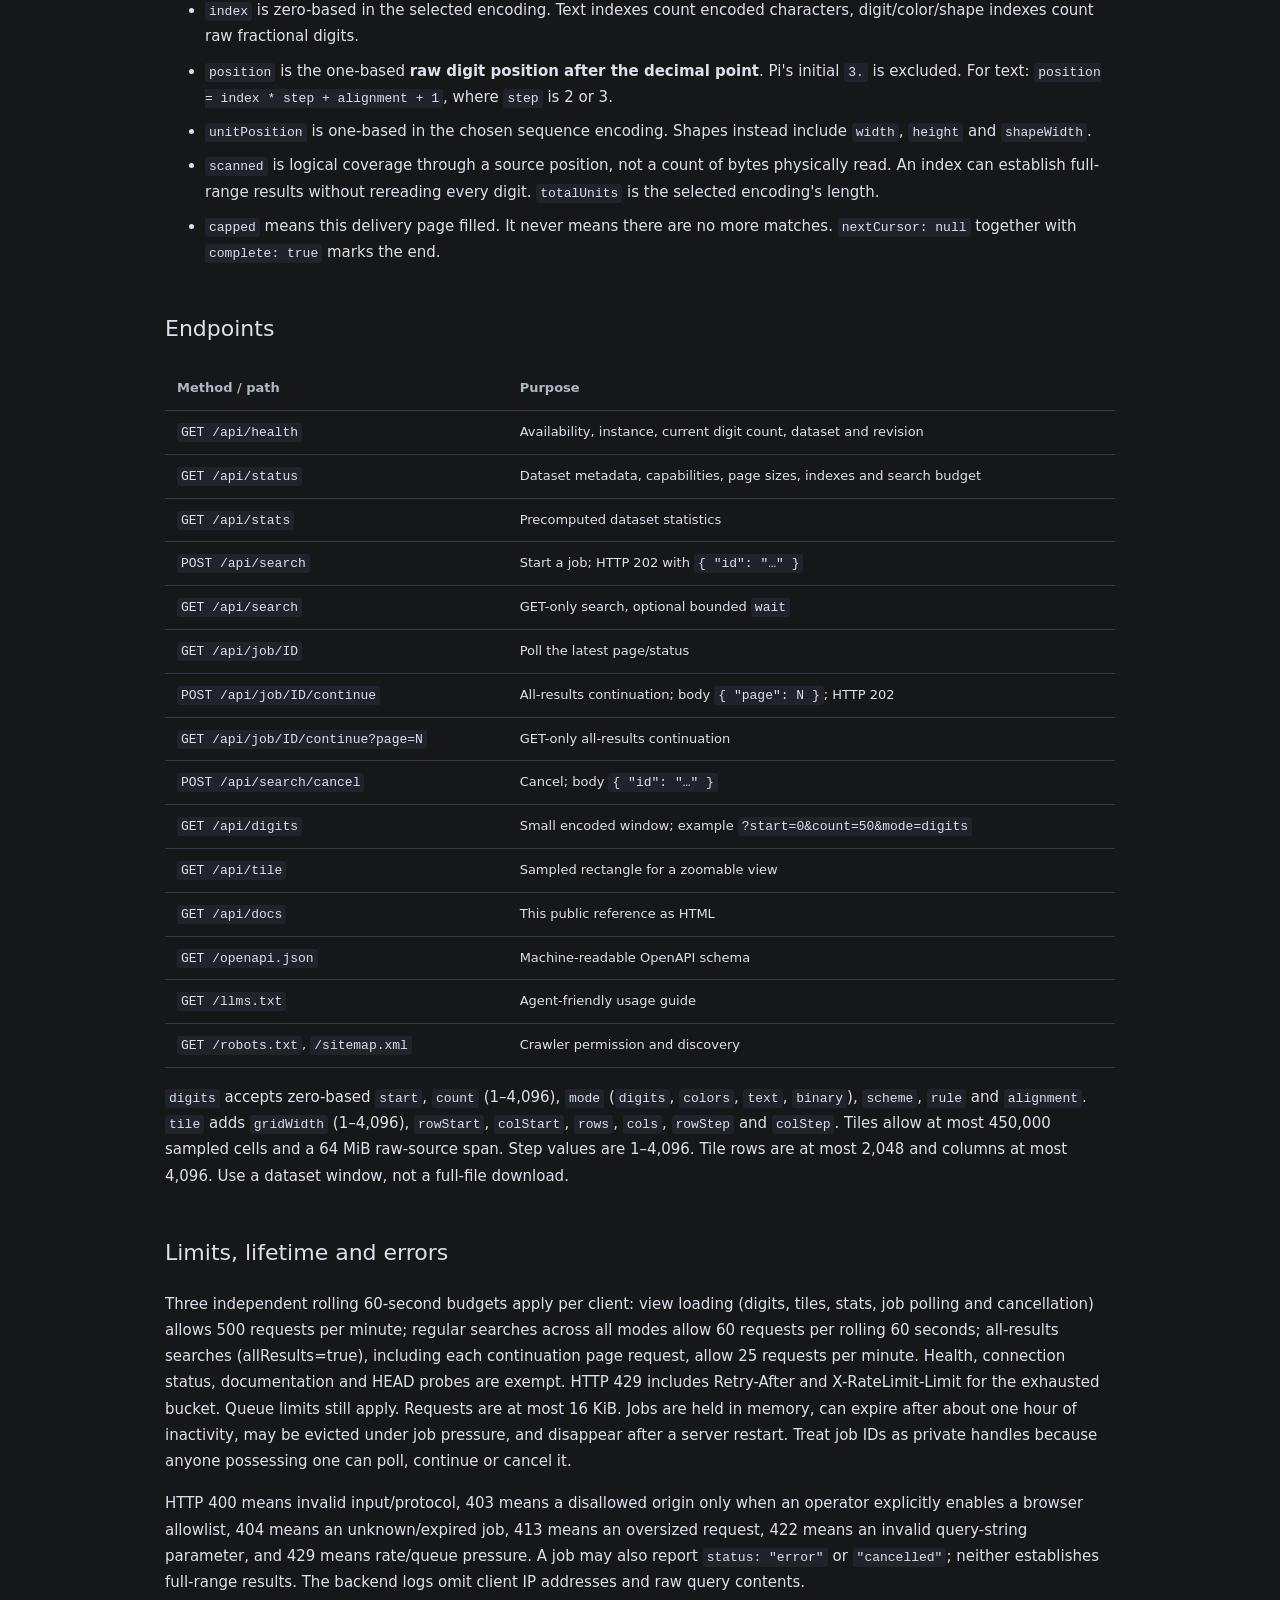
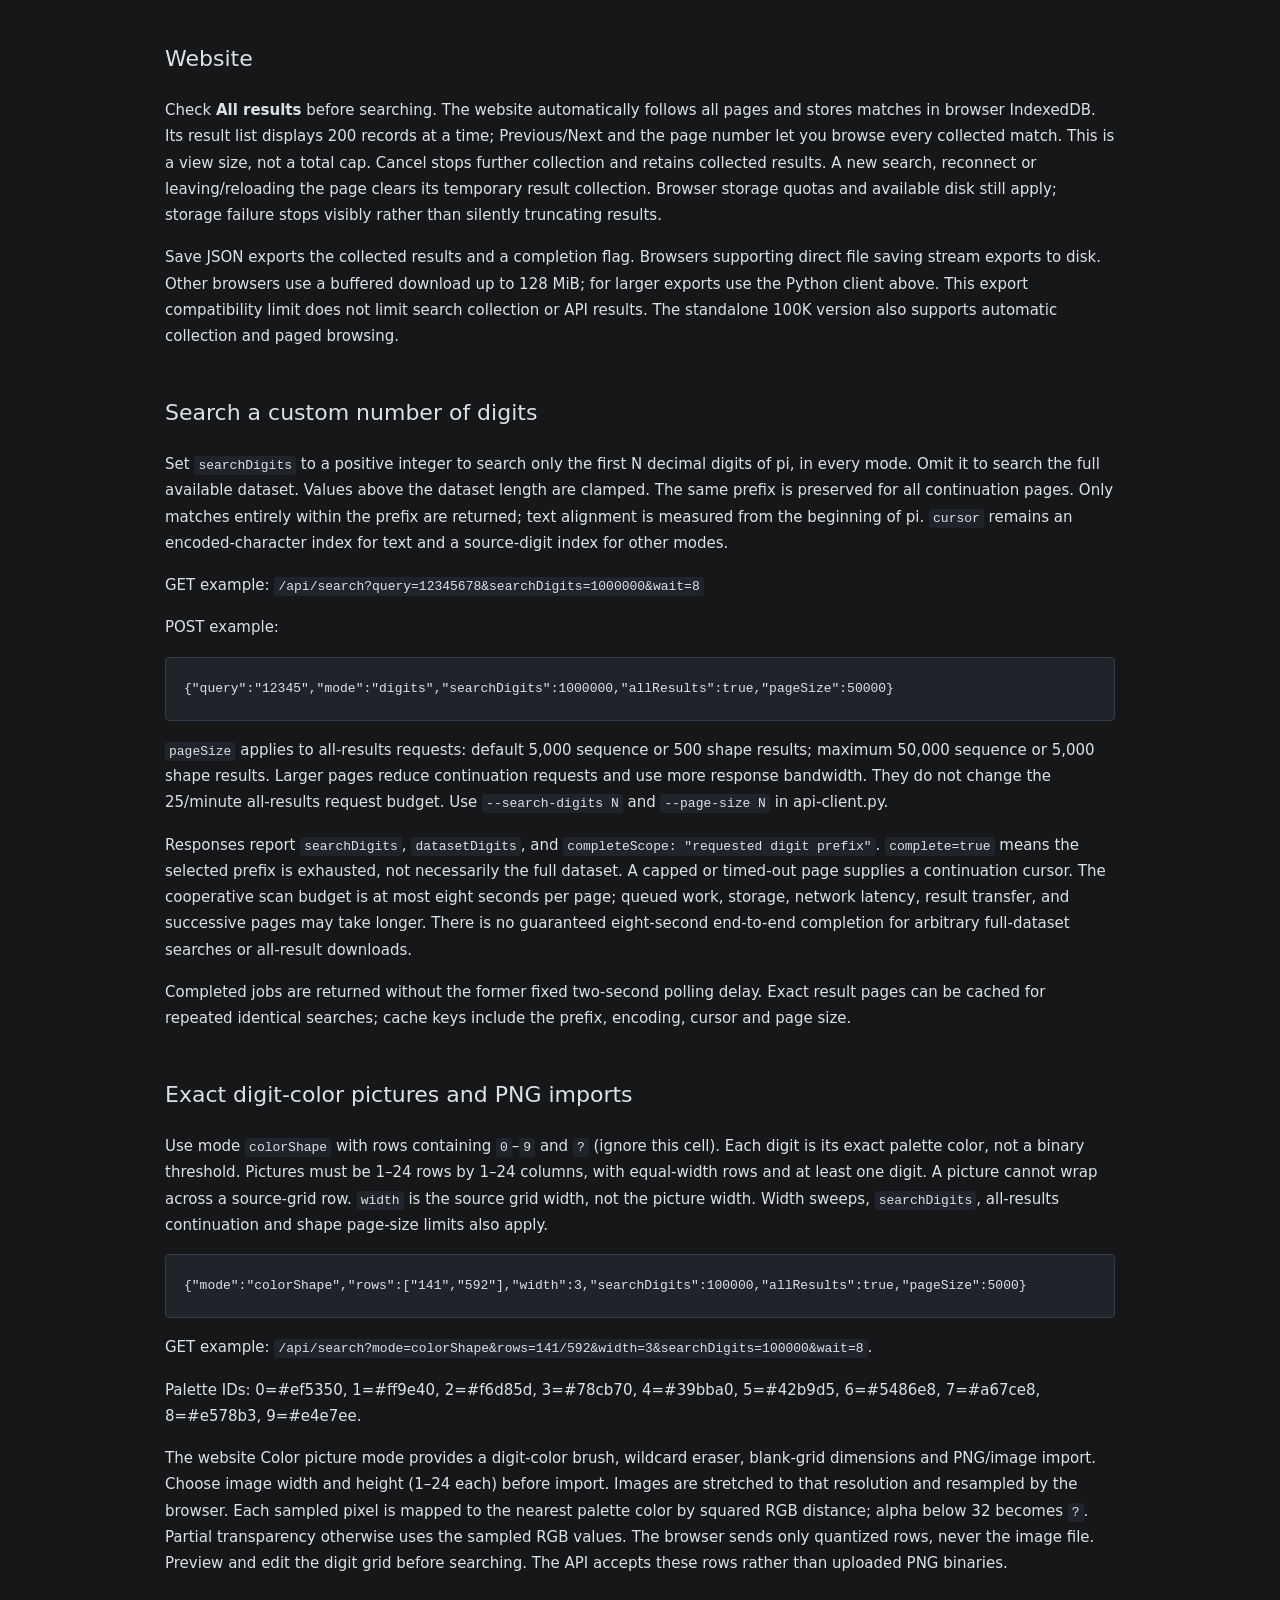
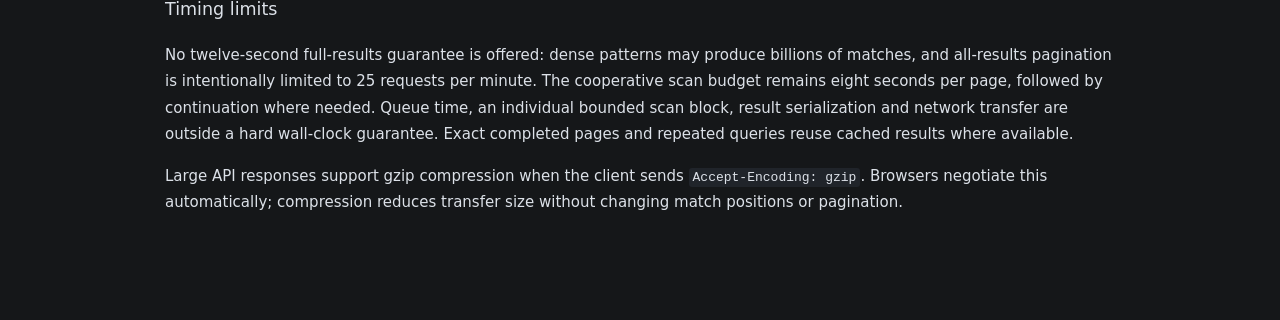
==== commit b2f1f2d6: "Add exact digit-color picture drawing, custom PNG import and API documentation" ====
--- a/api.html
+++ b/api.html
@@ -25,4 +25,4 @@
   &quot;matches&quot;: [
     {&quot;index&quot;: 186557265, &quot;position&quot;: 186557266, &quot;unitPosition&quot;: 186557266, &quot;length&quot;: 8}
   ]
-}</code></pre><p>This abbreviated example omits the remaining matches. Jobs begin as <code>queued</code>/<code>running</code>; progress and messages may update while scanning. <code>seconds</code> is the current page&#x27;s server elapsed time, excluding queue/network time. <code>cacheHit</code>, <code>scanIO</code> and <code>searchRevision</code> describe execution. All-results jobs bypass the ordinary result cache. Indexes still accelerate their scans.</p><ul><li><code>index</code> is zero-based in the selected encoding. Text indexes count encoded characters, digit/color/shape indexes count raw fractional digits.</li><li><code>position</code> is the one-based <strong>raw digit position after the decimal point</strong>. Pi&#x27;s initial <code>3.</code> is excluded. For text: <code>position = index * step + alignment + 1</code>, where <code>step</code> is 2 or 3.</li><li><code>unitPosition</code> is one-based in the chosen sequence encoding. Shapes instead include <code>width</code>, <code>height</code> and <code>shapeWidth</code>.</li><li><code>scanned</code> is logical coverage through a source position, not a count of bytes physically read. An index can establish full-range results without rereading every digit. <code>totalUnits</code> is the selected encoding&#x27;s length.</li><li><code>capped</code> means this delivery page filled. It never means there are no more matches. <code>nextCursor: null</code> together with <code>complete: true</code> marks the end.</li></ul><h2>Endpoints</h2><div class="table"><table><thead><tr><th>Method / path</th><th>Purpose</th></tr></thead><tbody><tr><td><code>GET /api/health</code></td><td>Availability, instance, current digit count, dataset and revision</td></tr><tr><td><code>GET /api/status</code></td><td>Dataset metadata, capabilities, page sizes, indexes and search budget</td></tr><tr><td><code>GET /api/stats</code></td><td>Precomputed dataset statistics</td></tr><tr><td><code>POST /api/search</code></td><td>Start a job; HTTP 202 with <code>{ &quot;id&quot;: &quot;…&quot; }</code></td></tr><tr><td><code>GET /api/search</code></td><td>GET-only search, optional bounded <code>wait</code></td></tr><tr><td><code>GET /api/job/ID</code></td><td>Poll the latest page/status</td></tr><tr><td><code>POST /api/job/ID/continue</code></td><td>All-results continuation; body <code>{ &quot;page&quot;: N }</code>; HTTP 202</td></tr><tr><td><code>GET /api/job/ID/continue?page=N</code></td><td>GET-only all-results continuation</td></tr><tr><td><code>POST /api/search/cancel</code></td><td>Cancel; body <code>{ &quot;id&quot;: &quot;…&quot; }</code></td></tr><tr><td><code>GET /api/digits</code></td><td>Small encoded window; example <code>?start=0&amp;count=50&amp;mode=digits</code></td></tr><tr><td><code>GET /api/tile</code></td><td>Sampled rectangle for a zoomable view</td></tr><tr><td><code>GET /api/docs</code></td><td>This public reference as HTML</td></tr><tr><td><code>GET /openapi.json</code></td><td>Machine-readable OpenAPI schema</td></tr><tr><td><code>GET /llms.txt</code></td><td>Agent-friendly usage guide</td></tr><tr><td><code>GET /robots.txt</code>, <code>/sitemap.xml</code></td><td>Crawler permission and discovery</td></tr></tbody></table></div><p><code>digits</code> accepts zero-based <code>start</code>, <code>count</code> (1–4,096), <code>mode</code> (<code>digits</code>, <code>colors</code>, <code>text</code>, <code>binary</code>), <code>scheme</code>, <code>rule</code> and <code>alignment</code>. <code>tile</code> adds <code>gridWidth</code> (1–4,096), <code>rowStart</code>, <code>colStart</code>, <code>rows</code>, <code>cols</code>, <code>rowStep</code> and <code>colStep</code>. Tiles allow at most 450,000 sampled cells and a 64 MiB raw-source span. Step values are 1–4,096. Tile rows are at most 2,048 and columns at most 4,096. Use a dataset window, not a full-file download.</p><h2>Limits, lifetime and errors</h2><p>Three independent rolling 60-second budgets apply per client: view loading (digits, tiles, stats, job polling and cancellation) allows 500 requests per minute; regular searches across all modes allow 60 requests per rolling 60 seconds; all-results searches (allResults=true), including each continuation page request, allow 25 requests per minute. Health, connection status, documentation and HEAD probes are exempt. HTTP 429 includes Retry-After and X-RateLimit-Limit for the exhausted bucket. Queue limits still apply. Requests are at most 16 KiB. Jobs are held in memory, can expire after about one hour of inactivity, may be evicted under job pressure, and disappear after a server restart. Treat job IDs as private handles because anyone possessing one can poll, continue or cancel it.</p><p>HTTP 400 means invalid input/protocol, 403 means a disallowed origin only when an operator explicitly enables a browser allowlist, 404 means an unknown/expired job, 413 means an oversized request, 422 means an invalid query-string parameter, and 429 means rate/queue pressure. A job may also report <code>status: &quot;error&quot;</code> or <code>&quot;cancelled&quot;</code>; neither establishes full-range results. The backend logs omit client IP addresses and raw query contents.</p><h2>Website</h2><p>Check <strong>All results</strong> before searching. The website automatically follows all pages and stores matches in browser IndexedDB. Its result list displays 200 records at a time; Previous/Next and the page number let you browse every collected match. This is a view size, not a total cap. Cancel stops further collection and retains collected results. A new search, reconnect or leaving/reloading the page clears its temporary result collection. Browser storage quotas and available disk still apply; storage failure stops visibly rather than silently truncating results.</p><p>Save JSON exports the collected results and a completion flag. Browsers supporting direct file saving stream exports to disk. Other browsers use a buffered download up to 128 MiB; for larger exports use the Python client above. This export compatibility limit does not limit search collection or API results. The standalone 100K version also supports automatic collection and paged browsing.</p><h2>Search a custom number of digits</h2><p>Set <code>searchDigits</code> to a positive integer to search only the first N decimal digits of pi, in every mode. Omit it to search the full available dataset. Values above the dataset length are clamped. The same prefix is preserved for all continuation pages. Only matches entirely within the prefix are returned; text alignment is measured from the beginning of pi. <code>cursor</code> remains an encoded-character index for text and a source-digit index for other modes.</p><p>GET example: <code>/api/search?query=12345678&amp;searchDigits=1000000&amp;wait=8</code></p><p>POST example:</p><pre><code>{&quot;query&quot;:&quot;12345&quot;,&quot;mode&quot;:&quot;digits&quot;,&quot;searchDigits&quot;:1000000,&quot;allResults&quot;:true,&quot;pageSize&quot;:50000}</code></pre><p><code>pageSize</code> applies to all-results requests: default 5,000 sequence or 500 shape results; maximum 50,000 sequence or 5,000 shape results. Larger pages reduce continuation requests and use more response bandwidth. They do not change the 25/minute all-results request budget. Use <code>--search-digits N</code> and <code>--page-size N</code> in api-client.py.</p><p>Responses report <code>searchDigits</code>, <code>datasetDigits</code>, and <code>completeScope: &quot;requested digit prefix&quot;</code>. <code>complete=true</code> means the selected prefix is exhausted, not necessarily the full dataset. A capped or timed-out page supplies a continuation cursor. The cooperative scan budget is at most eight seconds per page; queued work, storage, network latency, result transfer, and successive pages may take longer. There is no guaranteed eight-second end-to-end completion for arbitrary full-dataset searches or all-result downloads.</p><p>Completed jobs are returned without the former fixed two-second polling delay. Exact result pages can be cached for repeated identical searches; cache keys include the prefix, encoding, cursor and page size.</p></main></body></html>+}</code></pre><p>This abbreviated example omits the remaining matches. Jobs begin as <code>queued</code>/<code>running</code>; progress and messages may update while scanning. <code>seconds</code> is the current page&#x27;s server elapsed time, excluding queue/network time. <code>cacheHit</code>, <code>scanIO</code> and <code>searchRevision</code> describe execution. All-results jobs bypass the ordinary result cache. Indexes still accelerate their scans.</p><ul><li><code>index</code> is zero-based in the selected encoding. Text indexes count encoded characters, digit/color/shape indexes count raw fractional digits.</li><li><code>position</code> is the one-based <strong>raw digit position after the decimal point</strong>. Pi&#x27;s initial <code>3.</code> is excluded. For text: <code>position = index * step + alignment + 1</code>, where <code>step</code> is 2 or 3.</li><li><code>unitPosition</code> is one-based in the chosen sequence encoding. Shapes instead include <code>width</code>, <code>height</code> and <code>shapeWidth</code>.</li><li><code>scanned</code> is logical coverage through a source position, not a count of bytes physically read. An index can establish full-range results without rereading every digit. <code>totalUnits</code> is the selected encoding&#x27;s length.</li><li><code>capped</code> means this delivery page filled. It never means there are no more matches. <code>nextCursor: null</code> together with <code>complete: true</code> marks the end.</li></ul><h2>Endpoints</h2><div class="table"><table><thead><tr><th>Method / path</th><th>Purpose</th></tr></thead><tbody><tr><td><code>GET /api/health</code></td><td>Availability, instance, current digit count, dataset and revision</td></tr><tr><td><code>GET /api/status</code></td><td>Dataset metadata, capabilities, page sizes, indexes and search budget</td></tr><tr><td><code>GET /api/stats</code></td><td>Precomputed dataset statistics</td></tr><tr><td><code>POST /api/search</code></td><td>Start a job; HTTP 202 with <code>{ &quot;id&quot;: &quot;…&quot; }</code></td></tr><tr><td><code>GET /api/search</code></td><td>GET-only search, optional bounded <code>wait</code></td></tr><tr><td><code>GET /api/job/ID</code></td><td>Poll the latest page/status</td></tr><tr><td><code>POST /api/job/ID/continue</code></td><td>All-results continuation; body <code>{ &quot;page&quot;: N }</code>; HTTP 202</td></tr><tr><td><code>GET /api/job/ID/continue?page=N</code></td><td>GET-only all-results continuation</td></tr><tr><td><code>POST /api/search/cancel</code></td><td>Cancel; body <code>{ &quot;id&quot;: &quot;…&quot; }</code></td></tr><tr><td><code>GET /api/digits</code></td><td>Small encoded window; example <code>?start=0&amp;count=50&amp;mode=digits</code></td></tr><tr><td><code>GET /api/tile</code></td><td>Sampled rectangle for a zoomable view</td></tr><tr><td><code>GET /api/docs</code></td><td>This public reference as HTML</td></tr><tr><td><code>GET /openapi.json</code></td><td>Machine-readable OpenAPI schema</td></tr><tr><td><code>GET /llms.txt</code></td><td>Agent-friendly usage guide</td></tr><tr><td><code>GET /robots.txt</code>, <code>/sitemap.xml</code></td><td>Crawler permission and discovery</td></tr></tbody></table></div><p><code>digits</code> accepts zero-based <code>start</code>, <code>count</code> (1–4,096), <code>mode</code> (<code>digits</code>, <code>colors</code>, <code>text</code>, <code>binary</code>), <code>scheme</code>, <code>rule</code> and <code>alignment</code>. <code>tile</code> adds <code>gridWidth</code> (1–4,096), <code>rowStart</code>, <code>colStart</code>, <code>rows</code>, <code>cols</code>, <code>rowStep</code> and <code>colStep</code>. Tiles allow at most 450,000 sampled cells and a 64 MiB raw-source span. Step values are 1–4,096. Tile rows are at most 2,048 and columns at most 4,096. Use a dataset window, not a full-file download.</p><h2>Limits, lifetime and errors</h2><p>Three independent rolling 60-second budgets apply per client: view loading (digits, tiles, stats, job polling and cancellation) allows 500 requests per minute; regular searches across all modes allow 60 requests per rolling 60 seconds; all-results searches (allResults=true), including each continuation page request, allow 25 requests per minute. Health, connection status, documentation and HEAD probes are exempt. HTTP 429 includes Retry-After and X-RateLimit-Limit for the exhausted bucket. Queue limits still apply. Requests are at most 16 KiB. Jobs are held in memory, can expire after about one hour of inactivity, may be evicted under job pressure, and disappear after a server restart. Treat job IDs as private handles because anyone possessing one can poll, continue or cancel it.</p><p>HTTP 400 means invalid input/protocol, 403 means a disallowed origin only when an operator explicitly enables a browser allowlist, 404 means an unknown/expired job, 413 means an oversized request, 422 means an invalid query-string parameter, and 429 means rate/queue pressure. A job may also report <code>status: &quot;error&quot;</code> or <code>&quot;cancelled&quot;</code>; neither establishes full-range results. The backend logs omit client IP addresses and raw query contents.</p><h2>Website</h2><p>Check <strong>All results</strong> before searching. The website automatically follows all pages and stores matches in browser IndexedDB. Its result list displays 200 records at a time; Previous/Next and the page number let you browse every collected match. This is a view size, not a total cap. Cancel stops further collection and retains collected results. A new search, reconnect or leaving/reloading the page clears its temporary result collection. Browser storage quotas and available disk still apply; storage failure stops visibly rather than silently truncating results.</p><p>Save JSON exports the collected results and a completion flag. Browsers supporting direct file saving stream exports to disk. Other browsers use a buffered download up to 128 MiB; for larger exports use the Python client above. This export compatibility limit does not limit search collection or API results. The standalone 100K version also supports automatic collection and paged browsing.</p><h2>Search a custom number of digits</h2><p>Set <code>searchDigits</code> to a positive integer to search only the first N decimal digits of pi, in every mode. Omit it to search the full available dataset. Values above the dataset length are clamped. The same prefix is preserved for all continuation pages. Only matches entirely within the prefix are returned; text alignment is measured from the beginning of pi. <code>cursor</code> remains an encoded-character index for text and a source-digit index for other modes.</p><p>GET example: <code>/api/search?query=12345678&amp;searchDigits=1000000&amp;wait=8</code></p><p>POST example:</p><pre><code>{&quot;query&quot;:&quot;12345&quot;,&quot;mode&quot;:&quot;digits&quot;,&quot;searchDigits&quot;:1000000,&quot;allResults&quot;:true,&quot;pageSize&quot;:50000}</code></pre><p><code>pageSize</code> applies to all-results requests: default 5,000 sequence or 500 shape results; maximum 50,000 sequence or 5,000 shape results. Larger pages reduce continuation requests and use more response bandwidth. They do not change the 25/minute all-results request budget. Use <code>--search-digits N</code> and <code>--page-size N</code> in api-client.py.</p><p>Responses report <code>searchDigits</code>, <code>datasetDigits</code>, and <code>completeScope: &quot;requested digit prefix&quot;</code>. <code>complete=true</code> means the selected prefix is exhausted, not necessarily the full dataset. A capped or timed-out page supplies a continuation cursor. The cooperative scan budget is at most eight seconds per page; queued work, storage, network latency, result transfer, and successive pages may take longer. There is no guaranteed eight-second end-to-end completion for arbitrary full-dataset searches or all-result downloads.</p><p>Completed jobs are returned without the former fixed two-second polling delay. Exact result pages can be cached for repeated identical searches; cache keys include the prefix, encoding, cursor and page size.</p><h2>Exact digit-color pictures and PNG imports</h2><p>Use mode <code>colorShape</code> with rows containing <code>0</code>–<code>9</code> and <code>?</code> (ignore this cell). Each digit is its exact palette color, not a binary threshold. Pictures must be 1–24 rows by 1–24 columns, with equal-width rows and at least one digit. A picture cannot wrap across a source-grid row. <code>width</code> is the source grid width, not the picture width. Width sweeps, <code>searchDigits</code>, all-results continuation and shape page-size limits also apply.</p><pre><code>{&quot;mode&quot;:&quot;colorShape&quot;,&quot;rows&quot;:[&quot;141&quot;,&quot;592&quot;],&quot;width&quot;:3,&quot;searchDigits&quot;:100000,&quot;allResults&quot;:true,&quot;pageSize&quot;:5000}</code></pre><p>GET example: <code>/api/search?mode=colorShape&amp;rows=141/592&amp;width=3&amp;searchDigits=100000&amp;wait=8</code>.</p><p>Palette IDs: 0=#ef5350, 1=#ff9e40, 2=#f6d85d, 3=#78cb70, 4=#39bba0, 5=#42b9d5, 6=#5486e8, 7=#a67ce8, 8=#e578b3, 9=#e4e7ee.</p><p>The website Color picture mode provides a digit-color brush, wildcard eraser, blank-grid dimensions and PNG/image import. Choose image width and height (1–24 each) before import. Images are stretched to that resolution and resampled by the browser. Each sampled pixel is mapped to the nearest palette color by squared RGB distance; alpha below 32 becomes <code>?</code>. Partial transparency otherwise uses the sampled RGB values. The browser sends only quantized rows, never the image file. Preview and edit the digit grid before searching. The API accepts these rows rather than uploaded PNG binaries.</p><h3>Timing limits</h3><p>No twelve-second full-results guarantee is offered: dense patterns may produce billions of matches, and all-results pagination is intentionally limited to 25 requests per minute. The cooperative scan budget remains eight seconds per page, followed by continuation where needed. Queue time, an individual bounded scan block, result serialization and network transfer are outside a hard wall-clock guarantee. Exact completed pages and repeated queries reuse cached results where available.</p><p>Large API responses support gzip compression when the client sends <code>Accept-Encoding: gzip</code>. Browsers negotiate this automatically; compression reduces transfer size without changing match positions or pagination.</p></main></body></html>
